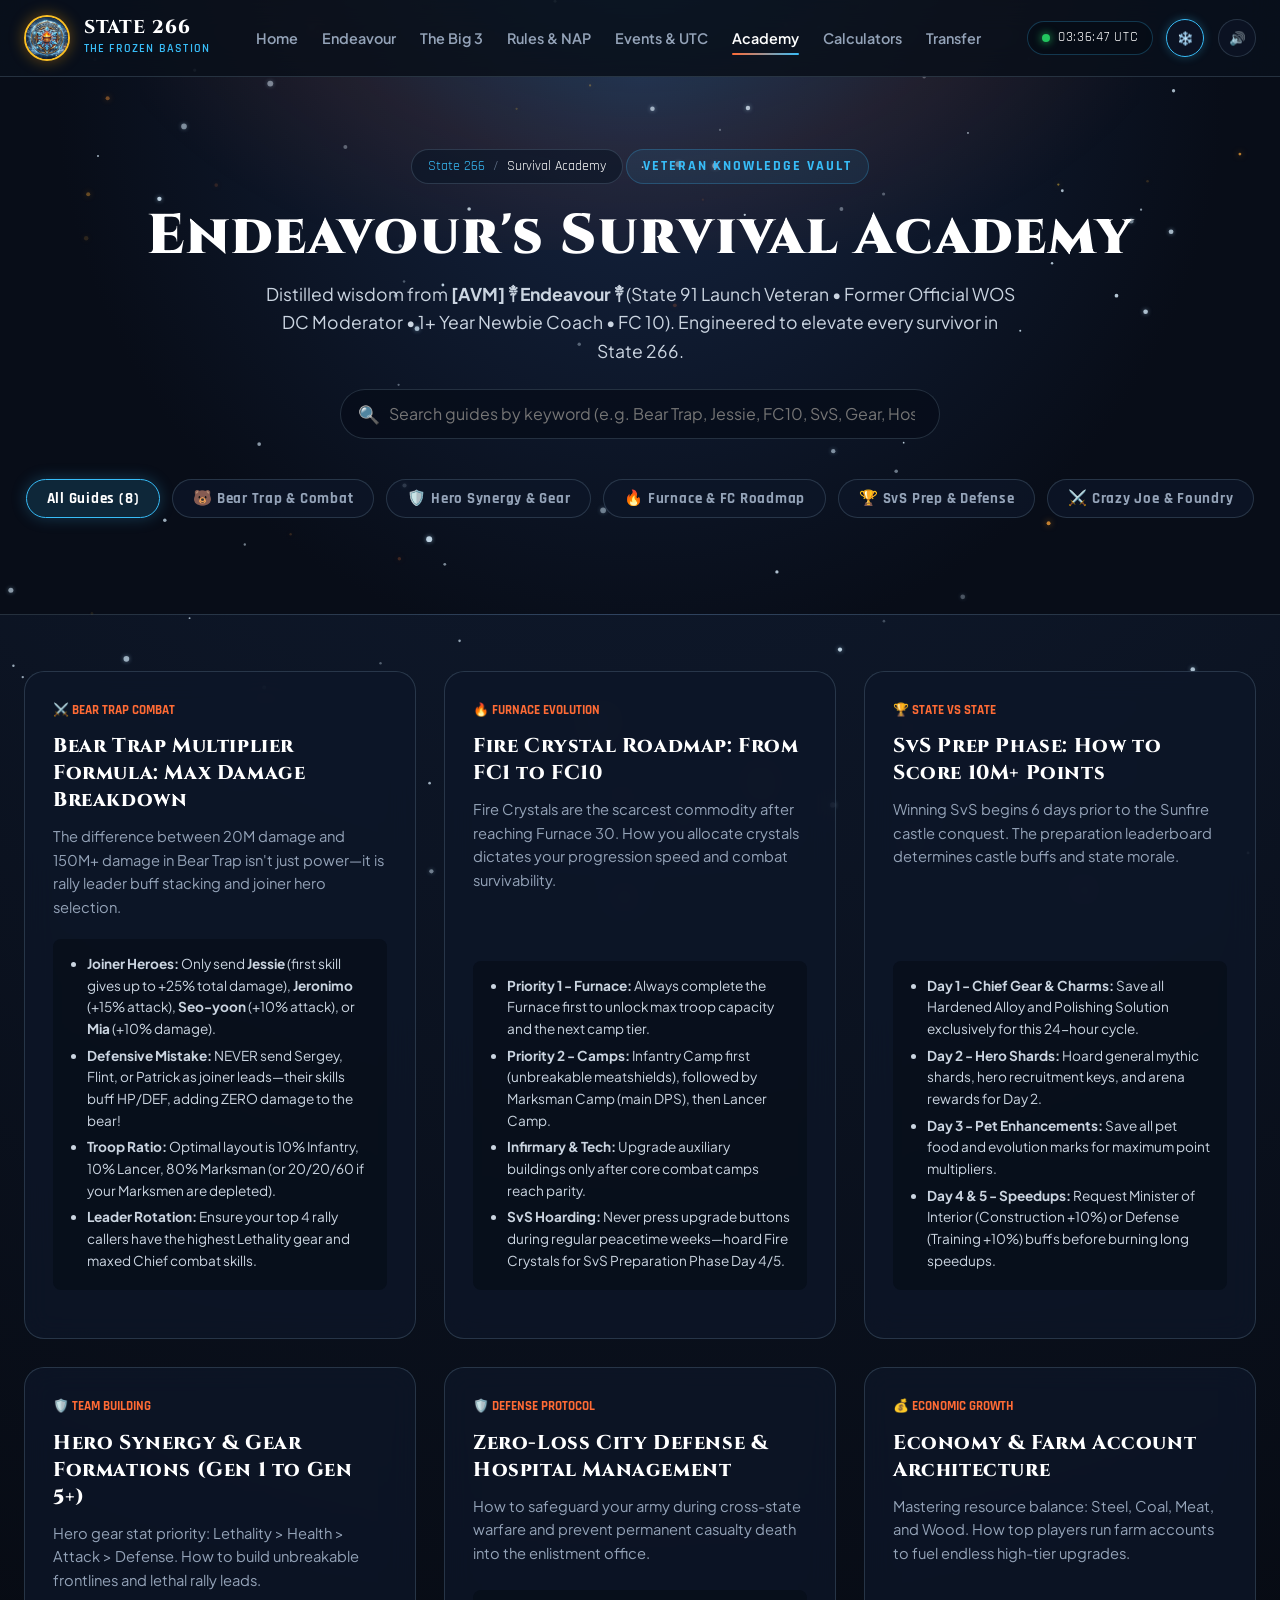
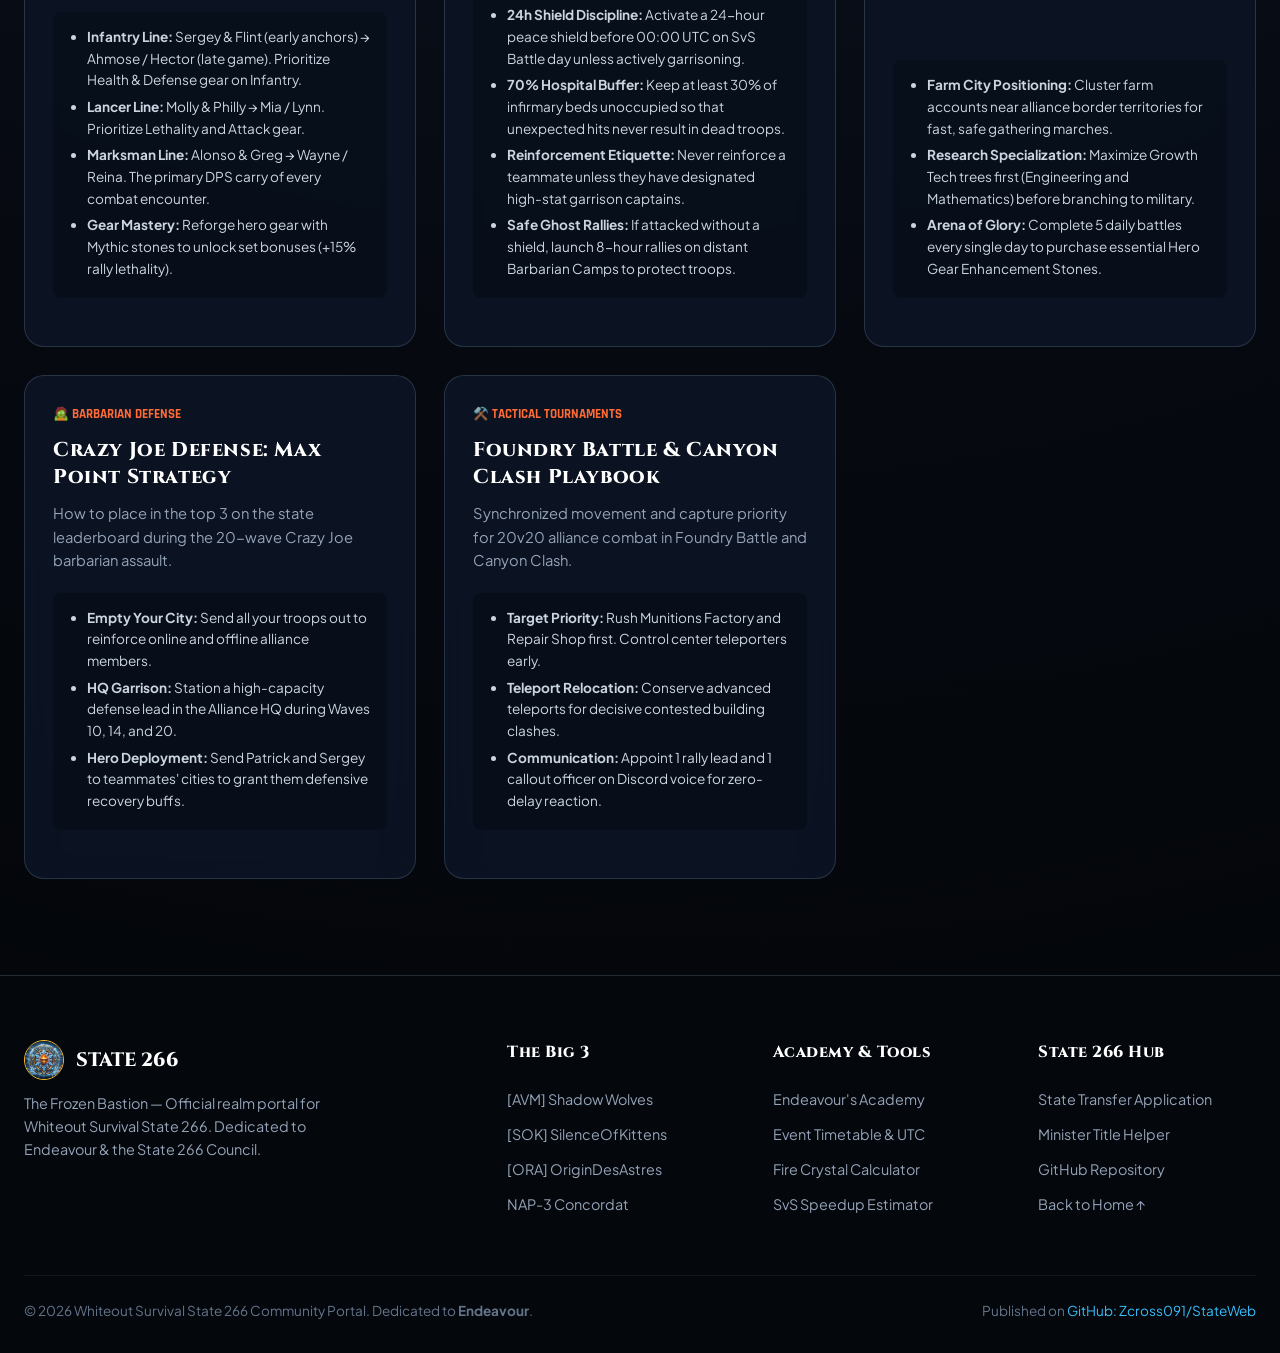
==== academy.html @ 33cb4d23 "feat: split Rules & NAP, Academy, Calculators, and Transfer into dedicated full pages with seamless " ====
<!DOCTYPE html>
<html lang="en">
<head>
  <meta charset="UTF-8">
  <meta name="viewport" content="width=device-width, initial-scale=1.0">
  <title>Endeavour's Survival Academy | State 266 Guides & Strategies</title>
  
  <meta name="description" content="Master Whiteout Survival with Endeavour's veteran guides. Comprehensive strategies for Bear Trap multipliers, Fire Crystal FC1-FC10 roadmap, SvS prep hoarding, and hero gear.">
  <meta name="keywords" content="Whiteout Survival Academy, Endeavour guides, Bear Trap strategy, Fire Crystal roadmap, SvS Prep points, hero formations">
  <meta property="og:title" content="Endeavour's Survival Academy | State 266">
  <meta property="og:description" content="Battle-tested Whiteout Survival guides by former WOS Discord Mod and State 91 veteran Endeavour.">
  <meta property="og:image" content="assets/images/hero_state266.jpg">

  <link rel="icon" type="image/jpeg" href="assets/images/state266_logo.jpg">
  <link rel="stylesheet" href="css/style.css">
</head>
<body>

  <!-- Fullscreen Particle Canvas -->
  <canvas id="snow-canvas"></canvas>
  <div class="top-glow-arc"></div>

  <!-- NAVIGATION -->
  <header class="site-nav">
    <div class="container nav-container">
      <a href="index.html" class="brand-wrap" id="nav-brand">
        <img src="assets/images/state266_logo.jpg" alt="State 266 Crest" class="brand-logo" width="46" height="46">
        <div class="brand-text-block">
          <span class="brand-title">STATE 266</span>
          <span class="brand-subtitle">THE FROZEN BASTION</span>
        </div>
      </a>

      <nav>
        <ul class="nav-links" id="nav-links-menu">
          <li><a href="index.html" class="nav-link">Home</a></li>
          <li><a href="index.html#mentor" class="nav-link">Endeavour</a></li>
          <li><a href="index.html#alliances" class="nav-link">The Big 3</a></li>
          <li><a href="rules.html" class="nav-link">Rules & NAP</a></li>
          <li><a href="index.html#timetable" class="nav-link">Events & UTC</a></li>
          <li><a href="academy.html" class="nav-link active">Academy</a></li>
          <li><a href="calculators.html" class="nav-link">Calculators</a></li>
          <li><a href="transfer.html" class="nav-link">Transfer</a></li>
        </ul>
      </nav>

      <div class="nav-actions">
        <div class="utc-clock-badge" title="Live Server Time">
          <span class="utc-dot"></span>
          <span id="utc-clock-time">00:00:00 UTC</span>
        </div>
        <button class="btn-icon-control active" id="btn-toggle-snow" title="Toggle Snow Particles" aria-label="Toggle snow animation">❄️</button>
        <button class="btn-icon-control" id="btn-toggle-audio" title="Toggle Ambient Audio" aria-label="Toggle audio">🔊</button>
        <button class="mobile-menu-btn" id="mobile-menu-toggle" aria-label="Toggle mobile menu">
          <svg width="24" height="24" viewBox="0 0 24 24" fill="none" stroke="currentColor" stroke-width="2"><path d="M4 6h16M4 12h16M4 18h16"/></svg>
        </button>
      </div>
    </div>
  </header>

  <!-- SUBPAGE HERO -->
  <section class="subpage-hero">
    <div class="container">
      <div class="breadcrumb-nav">
        <a href="index.html">State 266</a>
        <span class="breadcrumb-sep">/</span>
        <span style="color: #ffffff;">Survival Academy</span>
      </div>

      <span class="section-eyebrow" style="margin-bottom: 0.75rem;">Veteran Knowledge Vault</span>
      <h1 class="subpage-title">Endeavour's Survival Academy</h1>
      <p class="subpage-lead">
        Distilled wisdom from <strong>[AVM] ༒ Endeavour ༒</strong> (State 91 Launch Veteran • Former Official WOS DC Moderator • 1+ Year Newbie Coach • FC 10). Engineered to elevate every survivor in State 266.
      </p>

      <!-- Search Bar -->
      <div class="search-bar-wrap">
        <span class="search-icon-inside">🔍</span>
        <input type="text" id="academy-search-input" class="search-input-field" placeholder="Search guides by keyword (e.g. Bear Trap, Jessie, FC10, SvS, Gear, Hospital)...">
      </div>

      <!-- Category Filter Pills -->
      <div class="academy-filter-bar">
        <button class="filter-btn active" data-filter="all">All Guides (8)</button>
        <button class="filter-btn" data-filter="combat">🐻 Bear Trap & Combat</button>
        <button class="filter-btn" data-filter="heroes">🛡️ Hero Synergy & Gear</button>
        <button class="filter-btn" data-filter="furnace">🔥 Furnace & FC Roadmap</button>
        <button class="filter-btn" data-filter="svs">🏆 SvS Prep & Defense</button>
        <button class="filter-btn" data-filter="events">⚔️ Crazy Joe & Foundry</button>
      </div>
    </div>
  </section>

  <!-- GUIDES GRID -->
  <main class="container" style="padding-top: 3.5rem; padding-bottom: 6rem;">
    <div class="guides-grid" id="academy-guides-container">

      <!-- GUIDE 1 -->
      <article class="guide-card" data-category="combat">
        <span class="guide-category-tag">⚔️ Bear Trap Combat</span>
        <h3 class="guide-title">Bear Trap Multiplier Formula: Max Damage Breakdown</h3>
        <p class="guide-excerpt">
          The difference between 20M damage and 150M+ damage in Bear Trap isn't just power—it is rally leader buff stacking and joiner hero selection.
        </p>
        <div class="guide-key-points">
          <ul>
            <li><strong>Joiner Heroes:</strong> Only send <strong>Jessie</strong> (first skill gives up to +25% total damage), <strong>Jeronimo</strong> (+15% attack), <strong>Seo-yoon</strong> (+10% attack), or <strong>Mia</strong> (+10% damage).</li>
            <li><strong>Defensive Mistake:</strong> NEVER send Sergey, Flint, or Patrick as joiner leads—their skills buff HP/DEF, adding ZERO damage to the bear!</li>
            <li><strong>Troop Ratio:</strong> Optimal layout is 10% Infantry, 10% Lancer, 80% Marksman (or 20/20/60 if your Marksmen are depleted).</li>
            <li><strong>Leader Rotation:</strong> Ensure your top 4 rally callers have the highest Lethality gear and maxed Chief combat skills.</li>
          </ul>
        </div>
      </article>

      <!-- GUIDE 2 -->
      <article class="guide-card" data-category="furnace">
        <span class="guide-category-tag">🔥 Furnace Evolution</span>
        <h3 class="guide-title">Fire Crystal Roadmap: From FC1 to FC10</h3>
        <p class="guide-excerpt">
          Fire Crystals are the scarcest commodity after reaching Furnace 30. How you allocate crystals dictates your progression speed and combat survivability.
        </p>
        <div class="guide-key-points">
          <ul>
            <li><strong>Priority 1 - Furnace:</strong> Always complete the Furnace first to unlock max troop capacity and the next camp tier.</li>
            <li><strong>Priority 2 - Camps:</strong> Infantry Camp first (unbreakable meatshields), followed by Marksman Camp (main DPS), then Lancer Camp.</li>
            <li><strong>Infirmary & Tech:</strong> Upgrade auxiliary buildings only after core combat camps reach parity.</li>
            <li><strong>SvS Hoarding:</strong> Never press upgrade buttons during regular peacetime weeks—hoard Fire Crystals for SvS Preparation Phase Day 4/5.</li>
          </ul>
        </div>
      </article>

      <!-- GUIDE 3 -->
      <article class="guide-card" data-category="svs">
        <span class="guide-category-tag">🏆 State vs State</span>
        <h3 class="guide-title">SvS Prep Phase: How to Score 10M+ Points</h3>
        <p class="guide-excerpt">
          Winning SvS begins 6 days prior to the Sunfire castle conquest. The preparation leaderboard determines castle buffs and state morale.
        </p>
        <div class="guide-key-points">
          <ul>
            <li><strong>Day 1 - Chief Gear & Charms:</strong> Save all Hardened Alloy and Polishing Solution exclusively for this 24-hour cycle.</li>
            <li><strong>Day 2 - Hero Shards:</strong> Hoard general mythic shards, hero recruitment keys, and arena rewards for Day 2.</li>
            <li><strong>Day 3 - Pet Enhancements:</strong> Save all pet food and evolution marks for maximum point multipliers.</li>
            <li><strong>Day 4 & 5 - Speedups:</strong> Request Minister of Interior (Construction +10%) or Defense (Training +10%) buffs before burning long speedups.</li>
          </ul>
        </div>
      </article>

      <!-- GUIDE 4 -->
      <article class="guide-card" data-category="heroes">
        <span class="guide-category-tag">🛡️ Team Building</span>
        <h3 class="guide-title">Hero Synergy & Gear Formations (Gen 1 to Gen 5+)</h3>
        <p class="guide-excerpt">
          Hero gear stat priority: Lethality > Health > Attack > Defense. How to build unbreakable frontlines and lethal rally leads.
        </p>
        <div class="guide-key-points">
          <ul>
            <li><strong>Infantry Line:</strong> Sergey & Flint (early anchors) → Ahmose / Hector (late game). Prioritize Health & Defense gear on Infantry.</li>
            <li><strong>Lancer Line:</strong> Molly & Philly → Mia / Lynn. Prioritize Lethality and Attack gear.</li>
            <li><strong>Marksman Line:</strong> Alonso & Greg → Wayne / Reina. The primary DPS carry of every combat encounter.</li>
            <li><strong>Gear Mastery:</strong> Reforge hero gear with Mythic stones to unlock set bonuses (+15% rally lethality).</li>
          </ul>
        </div>
      </article>

      <!-- GUIDE 5 -->
      <article class="guide-card" data-category="svs">
        <span class="guide-category-tag">🛡️ Defense Protocol</span>
        <h3 class="guide-title">Zero-Loss City Defense & Hospital Management</h3>
        <p class="guide-excerpt">
          How to safeguard your army during cross-state warfare and prevent permanent casualty death into the enlistment office.
        </p>
        <div class="guide-key-points">
          <ul>
            <li><strong>24h Shield Discipline:</strong> Activate a 24-hour peace shield before 00:00 UTC on SvS Battle day unless actively garrisoning.</li>
            <li><strong>70% Hospital Buffer:</strong> Keep at least 30% of infirmary beds unoccupied so that unexpected hits never result in dead troops.</li>
            <li><strong>Reinforcement Etiquette:</strong> Never reinforce a teammate unless they have designated high-stat garrison captains.</li>
            <li><strong>Safe Ghost Rallies:</strong> If attacked without a shield, launch 8-hour rallies on distant Barbarian Camps to protect troops.</li>
          </ul>
        </div>
      </article>

      <!-- GUIDE 6 -->
      <article class="guide-card" data-category="furnace">
        <span class="guide-category-tag">💰 Economic Growth</span>
        <h3 class="guide-title">Economy & Farm Account Architecture</h3>
        <p class="guide-excerpt">
          Mastering resource balance: Steel, Coal, Meat, and Wood. How top players run farm accounts to fuel endless high-tier upgrades.
        </p>
        <div class="guide-key-points">
          <ul>
            <li><strong>Farm City Positioning:</strong> Cluster farm accounts near alliance border territories for fast, safe gathering marches.</li>
            <li><strong>Research Specialization:</strong> Maximize Growth Tech trees first (Engineering and Mathematics) before branching to military.</li>
            <li><strong>Arena of Glory:</strong> Complete 5 daily battles every single day to purchase essential Hero Gear Enhancement Stones.</li>
          </ul>
        </div>
      </article>

      <!-- GUIDE 7 -->
      <article class="guide-card" data-category="events">
        <span class="guide-category-tag">🧟 Barbarian Defense</span>
        <h3 class="guide-title">Crazy Joe Defense: Max Point Strategy</h3>
        <p class="guide-excerpt">
          How to place in the top 3 on the state leaderboard during the 20-wave Crazy Joe barbarian assault.
        </p>
        <div class="guide-key-points">
          <ul>
            <li><strong>Empty Your City:</strong> Send all your troops out to reinforce online and offline alliance members.</li>
            <li><strong>HQ Garrison:</strong> Station a high-capacity defense lead in the Alliance HQ during Waves 10, 14, and 20.</li>
            <li><strong>Hero Deployment:</strong> Send Patrick and Sergey to teammates' cities to grant them defensive recovery buffs.</li>
          </ul>
        </div>
      </article>

      <!-- GUIDE 8 -->
      <article class="guide-card" data-category="events">
        <span class="guide-category-tag">⚒️ Tactical Tournaments</span>
        <h3 class="guide-title">Foundry Battle & Canyon Clash Playbook</h3>
        <p class="guide-excerpt">
          Synchronized movement and capture priority for 20v20 alliance combat in Foundry Battle and Canyon Clash.
        </p>
        <div class="guide-key-points">
          <ul>
            <li><strong>Target Priority:</strong> Rush Munitions Factory and Repair Shop first. Control center teleporters early.</li>
            <li><strong>Teleport Relocation:</strong> Conserve advanced teleports for decisive contested building clashes.</li>
            <li><strong>Communication:</strong> Appoint 1 rally lead and 1 callout officer on Discord voice for zero-delay reaction.</li>
          </ul>
        </div>
      </article>

    </div>
  </main>

  <!-- FOOTER -->
  <footer class="site-footer">
    <div class="container">
      <div class="footer-grid">
        <div class="footer-brand">
          <div style="display: flex; align-items: center; gap: 0.75rem;">
            <img src="assets/images/state266_logo.jpg" alt="State 266" style="width: 40px; height: 40px; border-radius: 50%; border: 1px solid var(--gold-bright);">
            <span style="font-family: var(--font-heading); font-size: 1.2rem; font-weight: 800; color: #ffffff;">STATE 266</span>
          </div>
          <p>
            The Frozen Bastion — Official realm portal for Whiteout Survival State 266. Dedicated to Endeavour & the State 266 Council.
          </p>
        </div>

        <div class="footer-col">
          <h5>The Big 3</h5>
          <ul>
            <li><a href="index.html#card-avm">[AVM] Shadow Wolves</a></li>
            <li><a href="index.html#card-sok">[SOK] SilenceOfKittens</a></li>
            <li><a href="index.html#card-ora">[ORA] OriginDesAstres</a></li>
            <li><a href="rules.html">NAP-3 Concordat</a></li>
          </ul>
        </div>

        <div class="footer-col">
          <h5>Academy & Tools</h5>
          <ul>
            <li><a href="academy.html">Endeavour's Academy</a></li>
            <li><a href="index.html#timetable">Event Timetable & UTC</a></li>
            <li><a href="calculators.html">Fire Crystal Calculator</a></li>
            <li><a href="calculators.html">SvS Speedup Estimator</a></li>
          </ul>
        </div>

        <div class="footer-col">
          <h5>State 266 Hub</h5>
          <ul>
            <li><a href="transfer.html">State Transfer Application</a></li>
            <li><a href="rules.html">Minister Title Helper</a></li>
            <li><a href="https://github.com/Zcross091/StateWeb" target="_blank" rel="noopener">GitHub Repository</a></li>
            <li><a href="index.html">Back to Home ↑</a></li>
          </ul>
        </div>
      </div>

      <div class="footer-bottom">
        <div>
          © 2026 Whiteout Survival State 266 Community Portal. Dedicated to <strong>Endeavour</strong>.
        </div>
        <div>
          Published on <a href="https://github.com/Zcross091/StateWeb" target="_blank" rel="noopener" style="color: var(--frost-cyan); text-decoration: none;">GitHub: Zcross091/StateWeb</a>
        </div>
      </div>
    </div>
  </footer>

  <!-- TOAST NOTIFICATION POPUP -->
  <div class="toast-notice" id="toast-notice">
    <span class="toast-icon">✓</span>
    <span class="toast-msg">Copied to clipboard</span>
  </div>

  <script src="js/snow.js"></script>
  <script src="js/app.js"></script>
  <script>
    // Live Search Filter for Academy
    const searchInput = document.getElementById('academy-search-input');
    const cards = document.querySelectorAll('#academy-guides-container .guide-card');

    if (searchInput) {
      searchInput.addEventListener('input', (e) => {
        const query = e.target.value.toLowerCase().trim();
        cards.forEach(card => {
          const text = card.textContent.toLowerCase();
          if (!query || text.includes(query)) {
            card.style.display = 'flex';
          } else {
            card.style.display = 'none';
          }
        });
      });
    }
  </script>
</body>
</html>
---- css/style.css ----
/* ==========================================================================
   Whiteout Survival - State 266 Official Portal Design System
   "Where Endeavour Is" • The Frozen Bastion • AVM • SOK • ORA
   ========================================================================== */

@import url('https://fonts.googleapis.com/css2?family=Cinzel:wght@600;700;800;900&family=Plus+Jakarta+Sans:wght@300;400;500;600;700;800&family=Rajdhani:wght@500;600;700&display=swap');

:root {
  /* Color Palette - Frost, Furnace Embers, and Royal Gold */
  --bg-deep: #060910;
  --bg-card: rgba(14, 23, 40, 0.78);
  --bg-card-hover: rgba(22, 36, 62, 0.88);
  --bg-glass: rgba(10, 18, 32, 0.65);
  --bg-input: rgba(6, 12, 22, 0.85);

  --text-main: #f1f5f9;
  --text-muted: #94a3b8;
  --text-dim: #64748b;
  --text-highlight: #ffffff;

  --frost-cyan: #38bdf8;
  --frost-light: #bae6fd;
  --frost-glow: rgba(56, 189, 248, 0.35);

  --furnace-fire: #ff6b35;
  --furnace-amber: #f59e0b;
  --furnace-glow: rgba(255, 107, 53, 0.45);

  --gold-primary: #f59e0b;
  --gold-bright: #fbbf24;
  --gold-glow: rgba(245, 158, 11, 0.35);

  --border-frost: rgba(186, 230, 253, 0.16);
  --border-frost-hover: rgba(56, 189, 248, 0.45);
  --border-gold: rgba(245, 158, 11, 0.4);

  /* Alliance specific badges */
  --avm-crimson: #e11d48;
  --avm-gold: #fbbf24;
  --sok-blue: #0284c7;
  --sok-cyan: #38bdf8;
  --ora-sapphire: #4f46e5;
  --ora-celestial: #818cf8;

  /* Typography */
  --font-heading: 'Cinzel', serif;
  --font-tactical: 'Rajdhani', sans-serif;
  --font-body: 'Plus Jakarta Sans', -apple-system, BlinkMacSystemFont, sans-serif;

  /* Elevations & Effects */
  --shadow-sm: 0 4px 12px rgba(0, 0, 0, 0.35);
  --shadow-md: 0 8px 24px rgba(0, 0, 0, 0.45);
  --shadow-lg: 0 16px 40px rgba(0, 0, 0, 0.6);
  --shadow-glow-frost: 0 0 25px rgba(56, 189, 248, 0.25);
  --shadow-glow-ember: 0 0 25px rgba(255, 107, 53, 0.25);
  --blur-glass: blur(14px);
  --radius-sm: 8px;
  --radius-md: 14px;
  --radius-lg: 20px;
  --radius-full: 9999px;

  --transition-fast: 0.2s cubic-bezier(0.16, 1, 0.3, 1);
  --transition-smooth: 0.35s cubic-bezier(0.16, 1, 0.3, 1);
}

/* Reset & Box Sizing */
*, *::before, *::after {
  box-sizing: border-box;
  margin: 0;
  padding: 0;
}

html {
  scroll-behavior: smooth;
  font-size: 16px;
  background-color: var(--bg-deep);
}

body {
  font-family: var(--font-body);
  color: var(--text-main);
  background: radial-gradient(circle at 50% 0%, #111d33 0%, #060910 65%, #030508 100%);
  min-height: 100vh;
  line-height: 1.6;
  overflow-x: hidden;
  position: relative;
  -webkit-font-smoothing: antialiased;
}

/* Fullscreen Background Canvas for Particles */
#snow-canvas {
  position: fixed;
  top: 0;
  left: 0;
  width: 100vw;
  height: 100vh;
  pointer-events: none;
  z-index: 1;
}

/* Top Glow Arc */
.top-glow-arc {
  position: absolute;
  top: 0;
  left: 50%;
  transform: translateX(-50%);
  width: 1000px;
  max-width: 95vw;
  height: 250px;
  background: radial-gradient(ellipse at 50% -20%, rgba(56, 189, 248, 0.18), rgba(255, 107, 53, 0.08) 50%, transparent 80%);
  pointer-events: none;
  z-index: 2;
}

/* Container */
.container {
  width: 100%;
  max-width: 1280px;
  margin: 0 auto;
  padding: 0 1.5rem;
  position: relative;
  z-index: 10;
}

/* Typography Helpers */
h1, h2, h3, h4, h5 {
  font-family: var(--font-heading);
  letter-spacing: 0.03em;
  color: var(--text-highlight);
}

.tactical-font {
  font-family: var(--font-tactical);
  letter-spacing: 0.05em;
  text-transform: uppercase;
}

/* Section Header Component */
.section-header {
  text-align: center;
  margin-bottom: 3rem;
  position: relative;
}

.section-eyebrow {
  display: inline-flex;
  align-items: center;
  gap: 0.5rem;
  font-family: var(--font-tactical);
  font-size: 0.85rem;
  font-weight: 700;
  letter-spacing: 0.15em;
  text-transform: uppercase;
  color: var(--frost-cyan);
  background: rgba(56, 189, 248, 0.08);
  border: 1px solid rgba(56, 189, 248, 0.25);
  padding: 0.35rem 1rem;
  border-radius: var(--radius-full);
  margin-bottom: 1rem;
}

.section-title {
  font-size: clamp(1.8rem, 3.5vw, 2.75rem);
  font-weight: 800;
  margin-bottom: 0.75rem;
  background: linear-gradient(180deg, #ffffff 30%, #cbd5e1 100%);
  -webkit-background-clip: text;
  -webkit-text-fill-color: transparent;
}

.section-subtitle {
  color: var(--text-muted);
  max-width: 680px;
  margin: 0 auto;
  font-size: 1.05rem;
}

/* ==========================================================================
   NAVIGATION BAR
   ========================================================================== */
.site-nav {
  position: sticky;
  top: 0;
  width: 100%;
  z-index: 100;
  background: rgba(8, 14, 24, 0.8);
  backdrop-filter: var(--blur-glass);
  -webkit-backdrop-filter: var(--blur-glass);
  border-bottom: 1px solid var(--border-frost);
  transition: all var(--transition-fast);
}

.nav-container {
  display: flex;
  align-items: center;
  justify-content: space-between;
  height: 76px;
}

.brand-wrap {
  display: flex;
  align-items: center;
  gap: 0.85rem;
  text-decoration: none;
}

.brand-logo {
  width: 46px;
  height: 46px;
  border-radius: 50%;
  object-fit: cover;
  border: 2px solid var(--gold-bright);
  box-shadow: 0 0 15px rgba(245, 158, 11, 0.4);
}

.brand-text-block {
  display: flex;
  flex-direction: column;
}

.brand-title {
  font-family: var(--font-heading);
  font-size: 1.15rem;
  font-weight: 800;
  color: #ffffff;
  line-height: 1.1;
  letter-spacing: 0.05em;
}

.brand-subtitle {
  font-family: var(--font-tactical);
  font-size: 0.75rem;
  font-weight: 600;
  color: var(--frost-cyan);
  letter-spacing: 0.1em;
}

.nav-links {
  display: flex;
  align-items: center;
  gap: 1.5rem;
  list-style: none;
}

.nav-link {
  color: var(--text-muted);
  text-decoration: none;
  font-weight: 600;
  font-size: 0.9rem;
  transition: color var(--transition-fast);
  position: relative;
  padding: 0.5rem 0;
}

.nav-link:hover, .nav-link.active {
  color: #ffffff;
}

.nav-link::after {
  content: '';
  position: absolute;
  bottom: 0;
  left: 0;
  width: 0;
  height: 2px;
  background: linear-gradient(90deg, var(--furnace-fire), var(--frost-cyan));
  transition: width var(--transition-fast);
  border-radius: 2px;
}

.nav-link:hover::after, .nav-link.active::after {
  width: 100%;
}

.nav-actions {
  display: flex;
  align-items: center;
  gap: 0.85rem;
}

/* UTC Pill Widget */
.utc-clock-badge {
  display: flex;
  align-items: center;
  gap: 0.5rem;
  background: rgba(6, 12, 22, 0.7);
  border: 1px solid rgba(56, 189, 248, 0.25);
  border-radius: var(--radius-full);
  padding: 0.35rem 0.85rem;
  font-family: var(--font-tactical);
  font-size: 0.85rem;
  color: var(--text-highlight);
  letter-spacing: 0.05em;
}

.utc-dot {
  width: 8px;
  height: 8px;
  border-radius: 50%;
  background: #22c55e;
  box-shadow: 0 0 8px #22c55e;
  animation: pulse-dot 2s infinite ease-in-out;
}

@keyframes pulse-dot {
  0%, 100% { opacity: 1; transform: scale(1); }
  50% { opacity: 0.4; transform: scale(0.85); }
}

.btn-icon-control {
  background: rgba(14, 23, 40, 0.6);
  border: 1px solid var(--border-frost);
  color: var(--text-muted);
  width: 38px;
  height: 38px;
  border-radius: 50%;
  display: inline-flex;
  align-items: center;
  justify-content: center;
  cursor: pointer;
  transition: all var(--transition-fast);
}

.btn-icon-control:hover {
  color: #ffffff;
  border-color: var(--frost-cyan);
  background: rgba(56, 189, 248, 0.12);
}

.btn-icon-control.active {
  color: var(--frost-cyan);
  border-color: var(--frost-cyan);
  box-shadow: 0 0 10px rgba(56, 189, 248, 0.3);
}

.mobile-menu-btn {
  display: none;
  background: transparent;
  border: none;
  color: var(--text-main);
  cursor: pointer;
  padding: 0.5rem;
}

/* ==========================================================================
   HERO SECTION
   ========================================================================== */
.hero-section {
  position: relative;
  min-height: 90vh;
  display: flex;
  align-items: center;
  padding: 5rem 0 4rem;
  background-size: cover;
  background-position: center top;
  background-repeat: no-repeat;
  overflow: hidden;
}

.hero-overlay {
  position: absolute;
  inset: 0;
  background: linear-gradient(180deg, 
    rgba(6, 9, 16, 0.72) 0%, 
    rgba(6, 9, 16, 0.85) 60%, 
    rgba(6, 9, 16, 0.98) 100%
  );
  backdrop-filter: blur(2px);
  z-index: 2;
}

.hero-content {
  position: relative;
  z-index: 5;
  display: flex;
  flex-direction: column;
  align-items: center;
  text-align: center;
  max-width: 960px;
  margin: 0 auto;
}

.state-crest-badge {
  display: inline-flex;
  align-items: center;
  gap: 0.75rem;
  background: rgba(14, 23, 40, 0.85);
  border: 1px solid var(--border-gold);
  border-radius: var(--radius-full);
  padding: 0.4rem 1.2rem;
  margin-bottom: 1.5rem;
  box-shadow: 0 4px 20px rgba(0, 0, 0, 0.5);
  animation: float-gentle 4s ease-in-out infinite;
}

@keyframes float-gentle {
  0%, 100% { transform: translateY(0); }
  50% { transform: translateY(-6px); }
}

.crest-icon-mini {
  width: 26px;
  height: 26px;
  border-radius: 50%;
  object-fit: cover;
}

.crest-text {
  font-family: var(--font-tactical);
  font-weight: 700;
  font-size: 0.95rem;
  letter-spacing: 0.12em;
  color: var(--gold-bright);
}

.hero-title {
  font-size: clamp(2.5rem, 6vw, 4.5rem);
  font-weight: 900;
  line-height: 1.08;
  margin-bottom: 1.25rem;
  text-shadow: 0 4px 30px rgba(0, 0, 0, 0.8);
}

.hero-title .state-number {
  background: linear-gradient(135deg, #ffd700 0%, #ff8c00 50%, #ff4500 100%);
  -webkit-background-clip: text;
  -webkit-text-fill-color: transparent;
  filter: drop-shadow(0 0 20px rgba(255, 140, 0, 0.5));
}

.hero-lead {
  font-size: clamp(1.1rem, 2vw, 1.35rem);
  color: #e2e8f0;
  max-width: 780px;
  margin-bottom: 2.25rem;
  font-weight: 400;
  text-shadow: 0 2px 10px rgba(0, 0, 0, 0.7);
}

.hero-lead strong {
  color: var(--frost-light);
}

.hero-cta-group {
  display: flex;
  flex-wrap: wrap;
  gap: 1rem;
  justify-content: center;
  margin-bottom: 3.5rem;
}

/* Button System */
.btn {
  display: inline-flex;
  align-items: center;
  gap: 0.65rem;
  font-family: var(--font-tactical);
  font-size: 1rem;
  font-weight: 700;
  letter-spacing: 0.08em;
  text-transform: uppercase;
  text-decoration: none;
  padding: 0.85rem 1.85rem;
  border-radius: var(--radius-md);
  cursor: pointer;
  transition: all var(--transition-fast);
  border: 1px solid transparent;
  position: relative;
  overflow: hidden;
}

.btn-primary {
  background: linear-gradient(135deg, #ff6b35 0%, #ea580c 100%);
  color: #ffffff;
  box-shadow: 0 6px 20px rgba(234, 88, 12, 0.4);
}

.btn-primary:hover {
  background: linear-gradient(135deg, #ff7e4f 0%, #f97316 100%);
  transform: translateY(-2px);
  box-shadow: 0 10px 28px rgba(234, 88, 12, 0.55);
}

.btn-secondary {
  background: rgba(14, 23, 40, 0.85);
  color: var(--frost-light);
  border-color: var(--border-frost);
  backdrop-filter: var(--blur-glass);
}

.btn-secondary:hover {
  background: rgba(22, 36, 62, 0.95);
  border-color: var(--frost-cyan);
  color: #ffffff;
  transform: translateY(-2px);
  box-shadow: var(--shadow-glow-frost);
}

.btn-gold {
  background: linear-gradient(135deg, #d97706 0%, #b45309 100%);
  color: #ffffff;
  border-color: var(--gold-bright);
}

.btn-gold:hover {
  background: linear-gradient(135deg, #f59e0b 0%, #d97706 100%);
  transform: translateY(-2px);
  box-shadow: 0 8px 24px rgba(245, 158, 11, 0.45);
}

.btn-sm {
  padding: 0.5rem 1rem;
  font-size: 0.85rem;
  border-radius: var(--radius-sm);
}

/* Hero Stats Ticker */
.hero-stats-grid {
  display: grid;
  grid-template-columns: repeat(4, 1fr);
  gap: 1.25rem;
  width: 100%;
}

.stat-card {
  background: var(--bg-card);
  backdrop-filter: var(--blur-glass);
  border: 1px solid var(--border-frost);
  border-radius: var(--radius-md);
  padding: 1.25rem 1rem;
  text-align: center;
  transition: transform var(--transition-fast), border-color var(--transition-fast);
}

.stat-card:hover {
  transform: translateY(-3px);
  border-color: var(--frost-cyan);
}

.stat-val {
  font-family: var(--font-tactical);
  font-size: clamp(1.4rem, 2.5vw, 2.1rem);
  font-weight: 800;
  color: #ffffff;
  line-height: 1.1;
  margin-bottom: 0.25rem;
}

.stat-val.gold {
  color: var(--gold-bright);
  text-shadow: 0 0 12px rgba(245, 158, 11, 0.35);
}

.stat-label {
  font-size: 0.8rem;
  color: var(--text-muted);
  text-transform: uppercase;
  letter-spacing: 0.05em;
  font-weight: 600;
}

/* ==========================================================================
   ENDEAVOUR MENTOR CHRONICLE SECTION
   ========================================================================== */
.mentor-section {
  padding: 6rem 0;
  position: relative;
}

.mentor-card {
  display: grid;
  grid-template-columns: 360px 1fr;
  gap: 2.5rem;
  background: linear-gradient(135deg, rgba(14, 23, 40, 0.92) 0%, rgba(9, 15, 26, 0.92) 100%);
  border: 1px solid rgba(245, 158, 11, 0.35);
  border-radius: var(--radius-lg);
  padding: 2.5rem;
  box-shadow: 0 20px 50px rgba(0, 0, 0, 0.5);
  position: relative;
  overflow: hidden;
}

.mentor-card::before {
  content: '';
  position: absolute;
  top: 0;
  left: 0;
  width: 100%;
  height: 4px;
  background: linear-gradient(90deg, var(--furnace-fire), var(--gold-bright), var(--frost-cyan));
}

.mentor-visual {
  position: relative;
  display: flex;
  flex-direction: column;
  align-items: center;
}

.mentor-avatar-frame {
  position: relative;
  width: 100%;
  max-width: 320px;
  aspect-ratio: 1;
  border-radius: var(--radius-lg);
  overflow: hidden;
  border: 2px solid var(--gold-bright);
  box-shadow: 0 10px 30px rgba(0, 0, 0, 0.6), 0 0 20px rgba(245, 158, 11, 0.25);
}

.mentor-avatar-img {
  width: 100%;
  height: 100%;
  object-fit: cover;
  transition: transform var(--transition-smooth);
}

.mentor-avatar-frame:hover .mentor-avatar-img {
  transform: scale(1.04);
}

.mentor-badge-ribbon {
  position: absolute;
  bottom: 12px;
  left: 50%;
  transform: translateX(-50%);
  background: rgba(10, 16, 28, 0.92);
  border: 1px solid var(--gold-bright);
  border-radius: var(--radius-full);
  padding: 0.35rem 1rem;
  display: flex;
  align-items: center;
  gap: 0.4rem;
  white-space: nowrap;
  font-family: var(--font-tactical);
  font-size: 0.85rem;
  font-weight: 700;
  color: var(--gold-bright);
  box-shadow: 0 4px 15px rgba(0, 0, 0, 0.6);
}

.mentor-details {
  display: flex;
  flex-direction: column;
  justify-content: center;
}

.mentor-credentials {
  display: flex;
  flex-wrap: wrap;
  gap: 0.5rem;
  margin-bottom: 1rem;
}

.tag-credential {
  display: inline-flex;
  align-items: center;
  gap: 0.35rem;
  background: rgba(56, 189, 248, 0.1);
  border: 1px solid rgba(56, 189, 248, 0.25);
  color: var(--frost-cyan);
  font-size: 0.8rem;
  font-weight: 600;
  padding: 0.25rem 0.75rem;
  border-radius: var(--radius-full);
}

.tag-credential.mod {
  background: rgba(168, 85, 247, 0.12);
  border-color: rgba(168, 85, 247, 0.35);
  color: #c084fc;
}

.tag-credential.veteran {
  background: rgba(245, 158, 11, 0.12);
  border-color: rgba(245, 158, 11, 0.35);
  color: var(--gold-bright);
}

.mentor-name {
  font-size: clamp(2rem, 3.5vw, 2.75rem);
  font-weight: 900;
  margin-bottom: 0.35rem;
}

.mentor-role-title {
  font-family: var(--font-tactical);
  font-size: 1.1rem;
  color: var(--gold-bright);
  margin-bottom: 1.25rem;
  font-weight: 700;
  letter-spacing: 0.05em;
}

.mentor-quote {
  font-size: 1.05rem;
  color: #cbd5e1;
  line-height: 1.7;
  margin-bottom: 1.5rem;
  position: relative;
  padding-left: 1.25rem;
  border-left: 3px solid var(--furnace-fire);
}

.mentor-highlights-grid {
  display: grid;
  grid-template-columns: repeat(3, 1fr);
  gap: 1rem;
  margin-bottom: 1.75rem;
}

.mentor-highlight-box {
  background: rgba(8, 14, 24, 0.6);
  border: 1px solid rgba(255, 255, 255, 0.08);
  border-radius: var(--radius-sm);
  padding: 0.85rem;
}

.mentor-highlight-box h5 {
  font-size: 0.85rem;
  color: var(--frost-light);
  margin-bottom: 0.2rem;
}

.mentor-highlight-box p {
  font-size: 0.8rem;
  color: var(--text-muted);
}

/* ==========================================================================
   AUTHENTIC IN-GAME PLAYER PROFILE CARD REPLICA
   ========================================================================== */
.profile-card-replica {
  background: linear-gradient(135deg, #1c264a 0%, #111a33 100%);
  border: 2px solid #364875;
  border-radius: 18px;
  padding: 1.25rem;
  box-shadow: 0 16px 36px rgba(0, 0, 0, 0.65), inset 0 1px 0 rgba(255, 255, 255, 0.12);
  display: grid;
  grid-template-columns: 130px 1fr;
  gap: 1.25rem;
  align-items: center;
  position: relative;
  margin-bottom: 1.5rem;
}

.replica-avatar-col {
  display: flex;
  flex-direction: column;
  align-items: center;
  position: relative;
}

.replica-frame-wrap {
  position: relative;
  width: 104px;
  height: 104px;
}

.replica-avatar-img {
  width: 100%;
  height: 100%;
  border-radius: 14px;
  object-fit: cover;
  border: 2px solid #8b5cf6;
  box-shadow: 0 0 15px rgba(139, 92, 246, 0.5);
}

.replica-frame-decor {
  position: absolute;
  top: -8px;
  left: -8px;
  right: -8px;
  bottom: -8px;
  border: 2px solid #f97316;
  border-radius: 18px;
  pointer-events: none;
  box-shadow: 0 0 10px rgba(249, 115, 22, 0.4);
}

.decor-pumpkin {
  position: absolute;
  bottom: -8px;
  right: -8px;
  font-size: 1.35rem;
  filter: drop-shadow(0 2px 6px rgba(0, 0, 0, 0.8));
}

.decor-pot {
  position: absolute;
  top: -8px;
  left: -8px;
  font-size: 1.15rem;
  filter: drop-shadow(0 2px 6px rgba(0, 0, 0, 0.8));
}

.decor-broom {
  position: absolute;
  top: -6px;
  right: -6px;
  font-size: 1.15rem;
}

.replica-title-badge {
  background: linear-gradient(180deg, #1e3a6a 0%, #0d1e3a 100%);
  border: 1px solid #38bdf8;
  color: #fbbf24;
  border-radius: var(--radius-full);
  font-family: var(--font-tactical);
  font-size: 0.82rem;
  font-weight: 700;
  padding: 0.2rem 0.75rem;
  display: inline-flex;
  align-items: center;
  gap: 0.35rem;
  margin-top: 0.65rem;
  box-shadow: 0 2px 8px rgba(0, 0, 0, 0.4);
}

.replica-stamina-bar {
  background: #16a34a;
  border: 1px solid #22c55e;
  border-radius: var(--radius-full);
  color: #ffffff;
  font-family: var(--font-tactical);
  font-size: 0.78rem;
  font-weight: 700;
  padding: 0.15rem 0.6rem;
  margin-top: 0.45rem;
  display: flex;
  align-items: center;
  gap: 0.3rem;
}

.replica-info-col {
  display: flex;
  flex-direction: column;
}

.replica-name-bar {
  background: rgba(14, 25, 48, 0.7);
  border: 1px solid rgba(255, 255, 255, 0.12);
  border-radius: var(--radius-sm);
  padding: 0.4rem 0.75rem;
  display: flex;
  justify-content: space-between;
  align-items: center;
  margin-bottom: 0.5rem;
}

.replica-player-name {
  font-family: var(--font-heading);
  font-size: 1.15rem;
  font-weight: 800;
  color: #ffffff;
  letter-spacing: 0.05em;
}

.replica-id-row {
  display: flex;
  align-items: center;
  gap: 0.5rem;
  font-family: var(--font-tactical);
  font-size: 0.95rem;
  color: #cbd5e1;
  margin-bottom: 0.5rem;
}

.btn-mini-copy {
  background: transparent;
  border: none;
  color: #38bdf8;
  cursor: pointer;
  font-size: 1rem;
  padding: 0 0.25rem;
  transition: transform 0.15s;
}

.btn-mini-copy:hover {
  transform: scale(1.2);
}

.replica-stats-grid {
  display: grid;
  grid-template-columns: 1fr 1fr;
  gap: 0.35rem 1rem;
  font-size: 0.88rem;
}

.replica-stat-item {
  display: flex;
  align-items: center;
  gap: 0.4rem;
  color: #e2e8f0;
}

.replica-stat-val {
  font-weight: 800;
  font-family: var(--font-tactical);
  font-size: 1rem;
}

.replica-furnace-badge {
  position: absolute;
  top: 1.25rem;
  right: 1.25rem;
  background: linear-gradient(135deg, #b91c1c 0%, #7f1d1d 100%);
  border: 2px solid #ef4444;
  border-radius: 8px;
  padding: 0.3rem 0.6rem;
  display: flex;
  align-items: center;
  gap: 0.4rem;
  color: #ffffff;
  font-family: var(--font-tactical);
  font-weight: 800;
  font-size: 0.95rem;
  box-shadow: 0 0 12px rgba(239, 68, 68, 0.4);
}

.replica-initial-state-pill {
  position: absolute;
  bottom: 0.85rem;
  right: 1.25rem;
  background: rgba(14, 25, 48, 0.85);
  border: 1px solid rgba(56, 189, 248, 0.3);
  color: #93c5fd;
  border-radius: var(--radius-full);
  font-size: 0.75rem;
  font-family: var(--font-tactical);
  padding: 0.15rem 0.65rem;
  display: flex;
  align-items: center;
  gap: 0.35rem;
}

/* ==========================================================================
   THE BIG 3 ALLIANCES SECTION (AVM, SOK, ORA)
   ========================================================================== */
.alliances-section {
  padding: 6rem 0;
  position: relative;
}

.alliance-cards-grid {
  display: grid;
  grid-template-columns: repeat(3, 1fr);
  gap: 1.75rem;
  margin-bottom: 3.5rem;
}

/* Alliance Card mimicking In-game Modal */
.alliance-card {
  background: var(--bg-card);
  backdrop-filter: var(--blur-glass);
  border-radius: var(--radius-lg);
  border: 1px solid var(--border-frost);
  overflow: hidden;
  transition: all var(--transition-smooth);
  display: flex;
  flex-direction: column;
  position: relative;
  box-shadow: var(--shadow-md);
}

.alliance-card:hover {
  transform: translateY(-8px);
  box-shadow: var(--shadow-lg);
}

.alliance-card.avm {
  border-color: rgba(225, 29, 72, 0.35);
}
.alliance-card.avm:hover {
  border-color: var(--avm-crimson);
  box-shadow: 0 16px 40px rgba(225, 29, 72, 0.25);
}

.alliance-card.sok {
  border-color: rgba(2, 132, 199, 0.35);
}
.alliance-card.sok:hover {
  border-color: var(--frost-cyan);
  box-shadow: 0 16px 40px rgba(56, 189, 248, 0.25);
}

.alliance-card.ora {
  border-color: rgba(99, 102, 241, 0.35);
}
.alliance-card.ora:hover {
  border-color: var(--ora-celestial);
  box-shadow: 0 16px 40px rgba(99, 102, 241, 0.25);
}

/* Alliance Card Header */
.card-crest-banner {
  height: 200px;
  position: relative;
  overflow: hidden;
  display: flex;
  align-items: center;
  justify-content: center;
  background: radial-gradient(circle at 50% 50%, #17253d 0%, #0a1120 100%);
}

.alliance-card.avm .card-crest-banner {
  background: radial-gradient(circle at 50% 50%, #3b111a 0%, #15080c 100%);
}

.alliance-card.sok .card-crest-banner {
  background: radial-gradient(circle at 50% 50%, #0d2847 0%, #051324 100%);
}

.alliance-card.ora .card-crest-banner {
  background: radial-gradient(circle at 50% 50%, #1c1a47 0%, #09091f 100%);
}

.crest-banner-img {
  width: 140px;
  height: 140px;
  object-fit: contain;
  transition: transform var(--transition-smooth);
  filter: drop-shadow(0 8px 16px rgba(0, 0, 0, 0.7));
}

.alliance-card:hover .crest-banner-img {
  transform: scale(1.08);
}

.rank-badge-overlay {
  position: absolute;
  top: 14px;
  right: 14px;
  background: rgba(8, 14, 24, 0.85);
  border: 1px solid var(--gold-bright);
  border-radius: var(--radius-full);
  padding: 0.3rem 0.85rem;
  font-family: var(--font-tactical);
  font-size: 0.85rem;
  font-weight: 800;
  color: var(--gold-bright);
  display: flex;
  align-items: center;
  gap: 0.3rem;
  box-shadow: 0 4px 12px rgba(0, 0, 0, 0.5);
}

.level-badge-overlay {
  position: absolute;
  top: 14px;
  left: 14px;
  background: rgba(16, 185, 129, 0.2);
  border: 1px solid #10b981;
  color: #34d399;
  border-radius: var(--radius-full);
  padding: 0.25rem 0.75rem;
  font-family: var(--font-tactical);
  font-weight: 700;
  font-size: 0.8rem;
  letter-spacing: 0.05em;
}

/* Card Body */
.card-content {
  padding: 1.5rem;
  display: flex;
  flex-direction: column;
  flex-grow: 1;
}

.alliance-name-title {
  font-size: 1.25rem;
  font-weight: 800;
  margin-bottom: 0.25rem;
  line-height: 1.3;
}

.alliance-tagline {
  font-size: 0.85rem;
  color: var(--text-muted);
  margin-bottom: 1.25rem;
}

/* In-game stat list */
.ingame-stats-list {
  background: rgba(6, 11, 20, 0.6);
  border: 1px solid rgba(255, 255, 255, 0.06);
  border-radius: var(--radius-md);
  padding: 1rem;
  margin-bottom: 1.25rem;
}

.ingame-stat-row {
  display: flex;
  justify-content: space-between;
  align-items: center;
  padding: 0.4rem 0;
  font-size: 0.88rem;
  border-bottom: 1px solid rgba(255, 255, 255, 0.04);
}

.ingame-stat-row:last-child {
  border-bottom: none;
}

.stat-label-with-icon {
  display: flex;
  align-items: center;
  gap: 0.5rem;
  color: var(--text-muted);
}

.stat-value-bold {
  font-weight: 700;
  color: #ffffff;
  font-family: var(--font-tactical);
  font-size: 0.95rem;
}

.stat-value-bold.power {
  color: var(--gold-bright);
}

/* In-game Notice Box */
.ingame-notice-box {
  background: rgba(14, 28, 48, 0.65);
  border: 1px solid rgba(56, 189, 248, 0.2);
  border-radius: var(--radius-sm);
  padding: 0.85rem;
  margin-bottom: 1.25rem;
  font-size: 0.85rem;
  color: #cbd5e1;
  line-height: 1.5;
  font-style: italic;
  position: relative;
}

.alliance-card.avm .ingame-notice-box {
  border-color: rgba(225, 29, 72, 0.25);
  background: rgba(30, 12, 18, 0.5);
}

.whitelist-notice {
  color: #4ade80;
  font-size: 0.78rem;
  font-weight: 600;
  margin-top: 0.4rem;
  display: flex;
  align-items: center;
  gap: 0.35rem;
}

.card-actions {
  margin-top: auto;
  display: flex;
  gap: 0.75rem;
}

.card-actions .btn {
  flex: 1;
  justify-content: center;
}

/* Comparison Power Matrix */
.matrix-container {
  background: var(--bg-card);
  backdrop-filter: var(--blur-glass);
  border: 1px solid var(--border-frost);
  border-radius: var(--radius-lg);
  padding: 2rem;
  margin-top: 2rem;
}

.matrix-header {
  display: flex;
  justify-content: space-between;
  align-items: center;
  margin-bottom: 1.5rem;
  flex-wrap: wrap;
  gap: 1rem;
}

.matrix-bar-item {
  margin-bottom: 1.25rem;
}

.matrix-bar-item:last-child {
  margin-bottom: 0;
}

.matrix-bar-info {
  display: flex;
  justify-content: space-between;
  font-size: 0.9rem;
  margin-bottom: 0.4rem;
  font-weight: 600;
}

.progress-track {
  height: 12px;
  background: rgba(6, 12, 22, 0.8);
  border-radius: var(--radius-full);
  overflow: hidden;
  position: relative;
  border: 1px solid rgba(255, 255, 255, 0.08);
}

.progress-fill {
  height: 100%;
  border-radius: var(--radius-full);
  position: relative;
  transition: width 1.2s cubic-bezier(0.16, 1, 0.3, 1);
}

.progress-fill.avm-bar {
  background: linear-gradient(90deg, #be123c, #f43f5e);
  box-shadow: 0 0 10px rgba(244, 63, 94, 0.5);
}

.progress-fill.sok-bar {
  background: linear-gradient(90deg, #0284c7, #38bdf8);
  box-shadow: 0 0 10px rgba(56, 189, 248, 0.5);
}

.progress-fill.ora-bar {
  background: linear-gradient(90deg, #4338ca, #818cf8);
  box-shadow: 0 0 10px rgba(129, 140, 248, 0.5);
}

/* ==========================================================================
   STATE CONCORDAT & NAP RULES
   ========================================================================== */
.concordat-section {
  padding: 6rem 0;
  position: relative;
  background: radial-gradient(circle at 50% 50%, rgba(13, 24, 43, 0.6) 0%, transparent 80%);
}

.rules-grid {
  display: grid;
  grid-template-columns: repeat(2, 1fr);
  gap: 1.5rem;
  margin-bottom: 3rem;
}

.rule-box {
  background: var(--bg-card);
  backdrop-filter: var(--blur-glass);
  border: 1px solid var(--border-frost);
  border-radius: var(--radius-md);
  padding: 1.75rem;
  transition: border-color var(--transition-fast);
}

.rule-box:hover {
  border-color: var(--frost-cyan);
}

.rule-header {
  display: flex;
  align-items: center;
  gap: 0.85rem;
  margin-bottom: 0.85rem;
}

.rule-icon-pill {
  width: 44px;
  height: 44px;
  border-radius: var(--radius-sm);
  background: rgba(56, 189, 248, 0.12);
  border: 1px solid rgba(56, 189, 248, 0.3);
  display: flex;
  align-items: center;
  justify-content: center;
  font-size: 1.3rem;
  color: var(--frost-cyan);
}

.rule-title {
  font-size: 1.2rem;
  font-weight: 700;
}

.rule-body {
  color: var(--text-muted);
  font-size: 0.95rem;
  line-height: 1.6;
}

.rule-body ul {
  margin-left: 1.25rem;
  margin-top: 0.5rem;
}

.rule-body li {
  margin-bottom: 0.35rem;
}

/* Minister Title Request Widget */
.title-helper-card {
  background: linear-gradient(135deg, rgba(14, 23, 40, 0.9) 0%, rgba(9, 15, 26, 0.9) 100%);
  border: 1px solid var(--border-gold);
  border-radius: var(--radius-lg);
  padding: 2rem;
  display: grid;
  grid-template-columns: 1fr 1fr;
  gap: 2rem;
  align-items: center;
}

.title-helper-info h4 {
  font-size: 1.35rem;
  color: var(--gold-bright);
  margin-bottom: 0.5rem;
}

.title-helper-info p {
  color: var(--text-muted);
  font-size: 0.95rem;
}

.title-generator-controls {
  display: flex;
  flex-direction: column;
  gap: 0.85rem;
}

.input-field {
  width: 100%;
  background: var(--bg-input);
  border: 1px solid var(--border-frost);
  border-radius: var(--radius-sm);
  padding: 0.75rem 1rem;
  color: #ffffff;
  font-family: var(--font-body);
  font-size: 0.95rem;
  outline: none;
  transition: border-color var(--transition-fast);
}

.input-field:focus {
  border-color: var(--frost-cyan);
  box-shadow: 0 0 10px rgba(56, 189, 248, 0.2);
}

/* ==========================================================================
   EVENT TIMETABLE & UTC SCHEDULER
   ========================================================================== */
.timetable-section {
  padding: 6rem 0;
  position: relative;
}

.timezone-toolbar {
  display: flex;
  justify-content: space-between;
  align-items: center;
  background: var(--bg-card);
  border: 1px solid var(--border-frost);
  border-radius: var(--radius-md);
  padding: 1.25rem 1.5rem;
  margin-bottom: 2rem;
  flex-wrap: wrap;
  gap: 1rem;
}

.active-time-display {
  display: flex;
  align-items: center;
  gap: 1.25rem;
}

.time-clock-hero {
  font-family: var(--font-tactical);
  font-size: 2.2rem;
  font-weight: 800;
  color: var(--frost-cyan);
  letter-spacing: 0.08em;
  text-shadow: 0 0 15px rgba(56, 189, 248, 0.4);
}

.tz-selector-wrap {
  display: flex;
  align-items: center;
  gap: 0.75rem;
}

.tz-selector-wrap label {
  font-size: 0.9rem;
  font-weight: 600;
  color: var(--text-muted);
}

.tz-select {
  background: var(--bg-input);
  color: #ffffff;
  border: 1px solid var(--border-frost);
  border-radius: var(--radius-sm);
  padding: 0.5rem 1rem;
  font-family: var(--font-body);
  font-size: 0.9rem;
  outline: none;
  cursor: pointer;
}

.events-cards-grid {
  display: grid;
  grid-template-columns: repeat(4, 1fr);
  gap: 1.25rem;
}

.event-box {
  background: var(--bg-card);
  backdrop-filter: var(--blur-glass);
  border: 1px solid var(--border-frost);
  border-radius: var(--radius-md);
  padding: 1.5rem;
  display: flex;
  flex-direction: column;
  transition: transform var(--transition-fast), border-color var(--transition-fast);
}

.event-box:hover {
  transform: translateY(-4px);
  border-color: var(--frost-cyan);
}

.event-icon-badge {
  font-size: 2rem;
  margin-bottom: 0.75rem;
}

.event-title {
  font-size: 1.15rem;
  font-weight: 700;
  margin-bottom: 0.25rem;
}

.event-alliances-tag {
  font-size: 0.8rem;
  color: var(--gold-bright);
  font-family: var(--font-tactical);
  font-weight: 700;
  letter-spacing: 0.05em;
  margin-bottom: 0.75rem;
}

.event-countdown-pill {
  background: rgba(6, 12, 22, 0.8);
  border: 1px solid rgba(56, 189, 248, 0.25);
  border-radius: var(--radius-sm);
  padding: 0.5rem 0.75rem;
  text-align: center;
  margin-top: auto;
  font-family: var(--font-tactical);
  font-size: 1.15rem;
  font-weight: 800;
  color: #ffffff;
}

.event-schedule-desc {
  font-size: 0.85rem;
  color: var(--text-muted);
  margin-bottom: 0.75rem;
}

/* ==========================================================================
   ENDEAVOUR'S SURVIVAL ACADEMY (GUIDES)
   ========================================================================== */
.academy-section {
  padding: 6rem 0;
  position: relative;
}

.academy-filter-bar {
  display: flex;
  justify-content: center;
  gap: 0.75rem;
  margin-bottom: 2.5rem;
  flex-wrap: wrap;
}

.filter-btn {
  background: var(--bg-card);
  border: 1px solid var(--border-frost);
  color: var(--text-muted);
  padding: 0.55rem 1.25rem;
  border-radius: var(--radius-full);
  font-family: var(--font-tactical);
  font-size: 0.95rem;
  font-weight: 700;
  letter-spacing: 0.05em;
  cursor: pointer;
  transition: all var(--transition-fast);
}

.filter-btn:hover, .filter-btn.active {
  background: rgba(56, 189, 248, 0.15);
  border-color: var(--frost-cyan);
  color: #ffffff;
  box-shadow: 0 0 15px rgba(56, 189, 248, 0.25);
}

.guides-grid {
  display: grid;
  grid-template-columns: repeat(3, 1fr);
  gap: 1.75rem;
}

.guide-card {
  background: var(--bg-card);
  backdrop-filter: var(--blur-glass);
  border: 1px solid var(--border-frost);
  border-radius: var(--radius-lg);
  padding: 1.75rem;
  display: flex;
  flex-direction: column;
  transition: all var(--transition-smooth);
}

.guide-card:hover {
  transform: translateY(-6px);
  border-color: var(--frost-cyan);
  box-shadow: var(--shadow-md);
}

.guide-category-tag {
  display: inline-flex;
  align-items: center;
  gap: 0.35rem;
  font-family: var(--font-tactical);
  font-size: 0.8rem;
  font-weight: 700;
  text-transform: uppercase;
  color: var(--furnace-fire);
  margin-bottom: 0.75rem;
}

.guide-title {
  font-size: 1.25rem;
  font-weight: 800;
  margin-bottom: 0.75rem;
  line-height: 1.35;
}

.guide-excerpt {
  color: var(--text-muted);
  font-size: 0.92rem;
  line-height: 1.6;
  margin-bottom: 1.25rem;
}

.guide-key-points {
  background: rgba(6, 12, 22, 0.6);
  border-radius: var(--radius-sm);
  padding: 0.85rem 1rem;
  margin-top: auto;
  margin-bottom: 1.25rem;
  font-size: 0.85rem;
}

.guide-key-points ul {
  margin-left: 1.15rem;
  color: #cbd5e1;
}

.guide-key-points li {
  margin-bottom: 0.3rem;
}

/* ==========================================================================
   STATE TOOLS & CALCULATORS
   ========================================================================== */
.tools-section {
  padding: 6rem 0;
  position: relative;
  background: radial-gradient(circle at 50% 50%, rgba(13, 24, 43, 0.4) 0%, transparent 80%);
}

.tools-grid {
  display: grid;
  grid-template-columns: 1fr 1fr;
  gap: 2rem;
}

.calculator-card {
  background: var(--bg-card);
  backdrop-filter: var(--blur-glass);
  border: 1px solid var(--border-frost);
  border-radius: var(--radius-lg);
  padding: 2rem;
}

.calc-title {
  font-size: 1.35rem;
  font-weight: 800;
  margin-bottom: 0.35rem;
  display: flex;
  align-items: center;
  gap: 0.6rem;
}

.calc-desc {
  font-size: 0.9rem;
  color: var(--text-muted);
  margin-bottom: 1.5rem;
}

.calc-inputs-row {
  display: grid;
  grid-template-columns: 1fr 1fr;
  gap: 1rem;
  margin-bottom: 1.25rem;
}

.form-group label {
  display: block;
  font-size: 0.85rem;
  font-weight: 600;
  color: var(--text-muted);
  margin-bottom: 0.35rem;
}

.calc-result-box {
  background: rgba(6, 12, 22, 0.8);
  border: 1px solid var(--border-gold);
  border-radius: var(--radius-md);
  padding: 1.25rem;
  text-align: center;
}

.calc-result-number {
  font-family: var(--font-tactical);
  font-size: 2.2rem;
  font-weight: 800;
  color: var(--gold-bright);
}

.calc-result-subtext {
  font-size: 0.85rem;
  color: var(--text-muted);
}

/* ==========================================================================
   STATE TRANSFER & RECRUITMENT PORTAL
   ========================================================================== */
.transfer-section {
  padding: 6rem 0;
  position: relative;
}

.transfer-card {
  background: linear-gradient(135deg, rgba(14, 23, 40, 0.92) 0%, rgba(9, 15, 26, 0.95) 100%);
  border: 1px solid var(--frost-cyan);
  border-radius: var(--radius-lg);
  padding: 2.5rem;
  box-shadow: var(--shadow-glow-frost);
}

.transfer-grid {
  display: grid;
  grid-template-columns: 1fr 1fr;
  gap: 2.5rem;
}

.transfer-info h3 {
  font-size: 1.75rem;
  font-weight: 800;
  margin-bottom: 0.75rem;
}

.transfer-info p {
  color: var(--text-muted);
  font-size: 0.95rem;
  margin-bottom: 1.5rem;
}

.transfer-contacts-list {
  display: flex;
  flex-direction: column;
  gap: 0.75rem;
}

.contact-badge-item {
  display: flex;
  align-items: center;
  justify-content: space-between;
  background: rgba(6, 12, 22, 0.65);
  border: 1px solid var(--border-frost);
  border-radius: var(--radius-md);
  padding: 0.85rem 1rem;
}

.contact-meta {
  display: flex;
  align-items: center;
  gap: 0.75rem;
}

.contact-name {
  font-weight: 700;
  font-size: 0.95rem;
}

.contact-role {
  font-size: 0.8rem;
  color: var(--gold-bright);
  font-family: var(--font-tactical);
}

.transfer-form {
  background: rgba(6, 12, 22, 0.7);
  border: 1px solid rgba(255, 255, 255, 0.08);
  border-radius: var(--radius-md);
  padding: 1.5rem;
  display: flex;
  flex-direction: column;
  gap: 1rem;
}

.output-letter-preview {
  background: rgba(3, 7, 14, 0.9);
  border: 1px solid rgba(56, 189, 248, 0.25);
  border-radius: var(--radius-sm);
  padding: 1rem;
  font-family: monospace;
  font-size: 0.85rem;
  color: #bae6fd;
  white-space: pre-wrap;
  max-height: 160px;
  overflow-y: auto;
}

/* ==========================================================================
   FOOTER
   ========================================================================== */
.site-footer {
  background: #04070c;
  border-top: 1px solid var(--border-frost);
  padding: 4rem 0 2rem;
  position: relative;
  z-index: 10;
}

.footer-grid {
  display: grid;
  grid-template-columns: 2fr 1fr 1fr 1fr;
  gap: 3rem;
  margin-bottom: 3rem;
}

.footer-brand p {
  color: var(--text-muted);
  font-size: 0.9rem;
  margin-top: 0.75rem;
  max-width: 340px;
}

.footer-col h5 {
  font-size: 1rem;
  font-weight: 800;
  margin-bottom: 1.25rem;
  color: #ffffff;
}

.footer-col ul {
  list-style: none;
}

.footer-col li {
  margin-bottom: 0.6rem;
}

.footer-col a {
  color: var(--text-muted);
  text-decoration: none;
  font-size: 0.9rem;
  transition: color var(--transition-fast);
}

.footer-col a:hover {
  color: var(--frost-cyan);
}

.footer-bottom {
  border-top: 1px solid rgba(255, 255, 255, 0.06);
  padding-top: 1.5rem;
  display: flex;
  justify-content: space-between;
  align-items: center;
  color: var(--text-dim);
  font-size: 0.85rem;
  flex-wrap: wrap;
  gap: 1rem;
}

/* Modal Popup System */
.modal-backdrop {
  position: fixed;
  inset: 0;
  background: rgba(3, 6, 12, 0.85);
  backdrop-filter: blur(8px);
  z-index: 1000;
  display: flex;
  align-items: center;
  justify-content: center;
  padding: 1.5rem;
  opacity: 0;
  pointer-events: none;
  transition: opacity var(--transition-smooth);
}

.modal-backdrop.open {
  opacity: 1;
  pointer-events: auto;
}

.modal-container {
  background: linear-gradient(135deg, #0e1728 0%, #080f1c 100%);
  border: 1px solid var(--border-frost);
  border-radius: var(--radius-lg);
  max-width: 580px;
  width: 100%;
  padding: 2rem;
  position: relative;
  box-shadow: 0 25px 60px rgba(0, 0, 0, 0.8);
  transform: scale(0.95);
  transition: transform var(--transition-smooth);
}

.modal-backdrop.open .modal-container {
  transform: scale(1);
}

.modal-close-btn {
  position: absolute;
  top: 1.25rem;
  right: 1.25rem;
  background: transparent;
  border: none;
  color: var(--text-muted);
  font-size: 1.5rem;
  cursor: pointer;
  transition: color var(--transition-fast);
}

.modal-close-btn:hover {
  color: #ffffff;
}

/* Toast Notification */
.toast-notice {
  position: fixed;
  bottom: 2rem;
  right: 2rem;
  background: rgba(14, 23, 40, 0.95);
  border: 1px solid var(--frost-cyan);
  color: #ffffff;
  padding: 0.85rem 1.4rem;
  border-radius: var(--radius-md);
  box-shadow: var(--shadow-glow-frost);
  display: flex;
  align-items: center;
  gap: 0.65rem;
  font-family: var(--font-tactical);
  font-size: 0.95rem;
  font-weight: 700;
  z-index: 2000;
  transform: translateY(100px);
  opacity: 0;
  transition: all var(--transition-smooth);
  pointer-events: none;
}

.toast-notice.show {
  transform: translateY(0);
  opacity: 1;
}

/* ==========================================================================
   SUBPAGE ARCHITECTURE & LAYOUT (Rules, Academy, Calculators, Transfer)
   ========================================================================== */
.subpage-hero {
  position: relative;
  padding: 4.5rem 0 3.5rem;
  background: radial-gradient(circle at 50% 0%, #152542 0%, #080d18 70%);
  border-bottom: 1px solid var(--border-frost);
  overflow: hidden;
  text-align: center;
}

.breadcrumb-nav {
  display: inline-flex;
  align-items: center;
  gap: 0.5rem;
  font-size: 0.85rem;
  font-family: var(--font-tactical);
  color: var(--text-muted);
  margin-bottom: 1.25rem;
  background: rgba(14, 23, 40, 0.7);
  border: 1px solid var(--border-frost);
  padding: 0.35rem 1rem;
  border-radius: var(--radius-full);
}

.breadcrumb-nav a {
  color: var(--frost-cyan);
  text-decoration: none;
  transition: color var(--transition-fast);
}

.breadcrumb-nav a:hover {
  color: #ffffff;
}

.breadcrumb-sep {
  color: var(--text-dim);
}

.subpage-title {
  font-size: clamp(2.2rem, 4.5vw, 3.5rem);
  font-weight: 900;
  margin-bottom: 0.75rem;
  line-height: 1.15;
}

.subpage-lead {
  max-width: 760px;
  margin: 0 auto 1.5rem;
  color: #cbd5e1;
  font-size: 1.1rem;
}

.search-bar-wrap {
  max-width: 600px;
  margin: 0 auto 2.5rem;
  position: relative;
}

.search-input-field {
  width: 100%;
  background: rgba(8, 14, 26, 0.85);
  border: 1px solid var(--border-frost);
  border-radius: var(--radius-full);
  padding: 0.85rem 1.5rem 0.85rem 3rem;
  color: #ffffff;
  font-family: var(--font-body);
  font-size: 1rem;
  outline: none;
  transition: border-color var(--transition-fast), box-shadow var(--transition-fast);
}

.search-input-field:focus {
  border-color: var(--frost-cyan);
  box-shadow: 0 0 20px rgba(56, 189, 248, 0.25);
}

.search-icon-inside {
  position: absolute;
  left: 1.15rem;
  top: 50%;
  transform: translateY(-50%);
  color: var(--frost-cyan);
  font-size: 1.1rem;
  pointer-events: none;
}

/* Legal Codex / Rules Article Card */
.article-codex-card {
  background: var(--bg-card);
  backdrop-filter: var(--blur-glass);
  border: 1px solid var(--border-frost);
  border-radius: var(--radius-lg);
  padding: 2.25rem;
  margin-bottom: 2rem;
  position: relative;
  transition: border-color var(--transition-fast);
}

.article-codex-card:hover {
  border-color: var(--frost-cyan);
}

.article-header {
  display: flex;
  align-items: center;
  justify-content: space-between;
  margin-bottom: 1.25rem;
  border-bottom: 1px solid rgba(255, 255, 255, 0.08);
  padding-bottom: 0.85rem;
  flex-wrap: wrap;
  gap: 0.75rem;
}

.article-badge-roman {
  font-family: var(--font-heading);
  font-size: 1.35rem;
  font-weight: 800;
  color: var(--gold-bright);
}

.article-enforcement-pill {
  font-family: var(--font-tactical);
  font-size: 0.8rem;
  font-weight: 700;
  text-transform: uppercase;
  letter-spacing: 0.1em;
  padding: 0.25rem 0.75rem;
  border-radius: var(--radius-full);
  background: rgba(16, 185, 129, 0.12);
  border: 1px solid #10b981;
  color: #34d399;
}

.article-enforcement-pill.warning {
  background: rgba(239, 68, 68, 0.12);
  border-color: #ef4444;
  color: #f87171;
}

.calc-suite-grid {
  display: grid;
  grid-template-columns: repeat(2, 1fr);
  gap: 2rem;
  margin-bottom: 3.5rem;
}

/* ==========================================================================
   RESPONSIVE MEDIA QUERIES
   ========================================================================== */
@media (max-width: 1024px) {
  .mentor-card {
    grid-template-columns: 1fr;
    text-align: center;
  }
  .mentor-visual {
    margin: 0 auto;
  }
  .mentor-quote {
    padding-left: 0;
    border-left: none;
    border-top: 2px solid var(--furnace-fire);
    padding-top: 1rem;
  }
  .alliance-cards-grid {
    grid-template-columns: 1fr;
  }
  .hero-stats-grid {
    grid-template-columns: repeat(2, 1fr);
  }
  .events-cards-grid {
    grid-template-columns: repeat(2, 1fr);
  }
  .guides-grid {
    grid-template-columns: 1fr;
  }
  .rules-grid {
    grid-template-columns: 1fr;
  }
  .title-helper-card {
    grid-template-columns: 1fr;
  }
  .tools-grid {
    grid-template-columns: 1fr;
  }
  .transfer-grid {
    grid-template-columns: 1fr;
  }
  .footer-grid {
    grid-template-columns: 1fr 1fr;
  }
}

@media (max-width: 768px) {
  .nav-links {
    display: none;
    position: absolute;
    top: 76px;
    left: 0;
    width: 100%;
    background: rgba(8, 14, 24, 0.98);
    flex-direction: column;
    padding: 1.5rem;
    gap: 1rem;
    border-bottom: 1px solid var(--border-frost);
  }
  .nav-links.open {
    display: flex;
  }
  .mobile-menu-btn {
    display: block;
  }
  .hero-stats-grid {
    grid-template-columns: 1fr;
  }
  .events-cards-grid {
    grid-template-columns: 1fr;
  }
  .footer-grid {
    grid-template-columns: 1fr;
  }
}
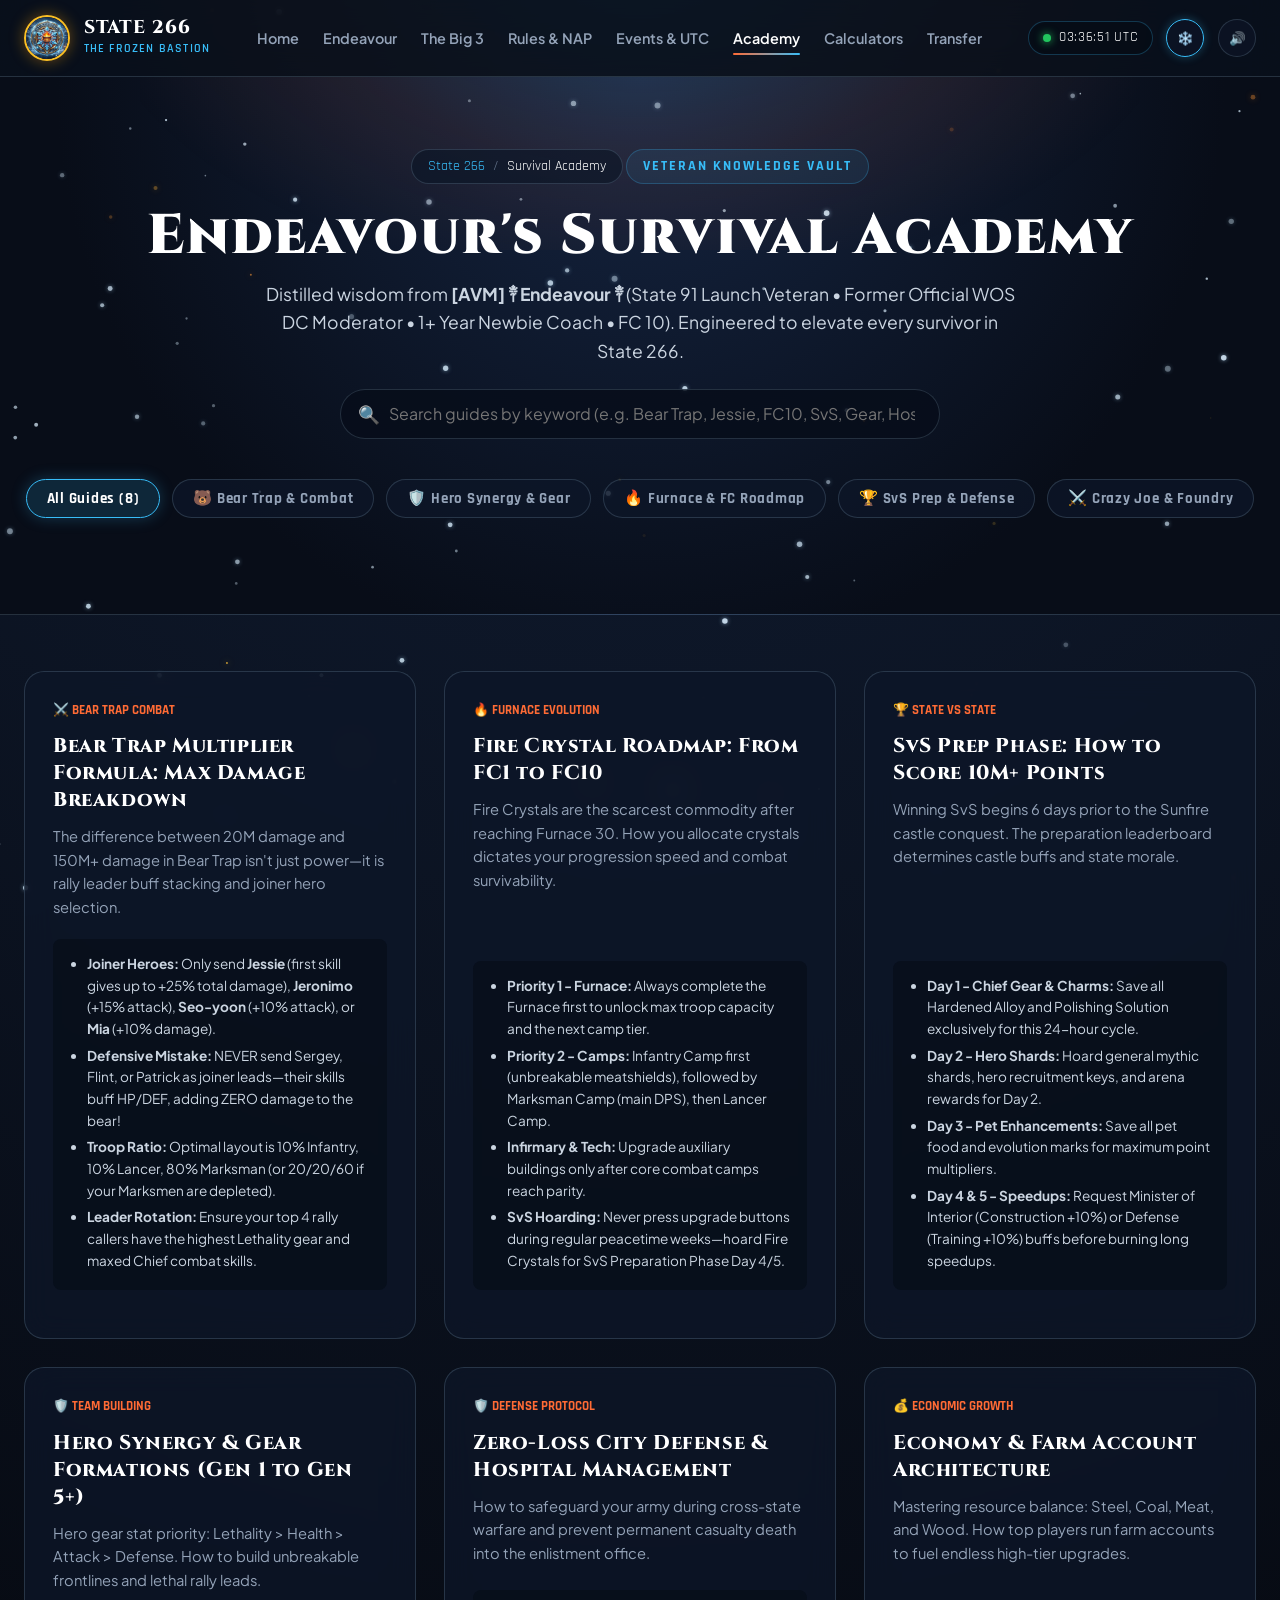
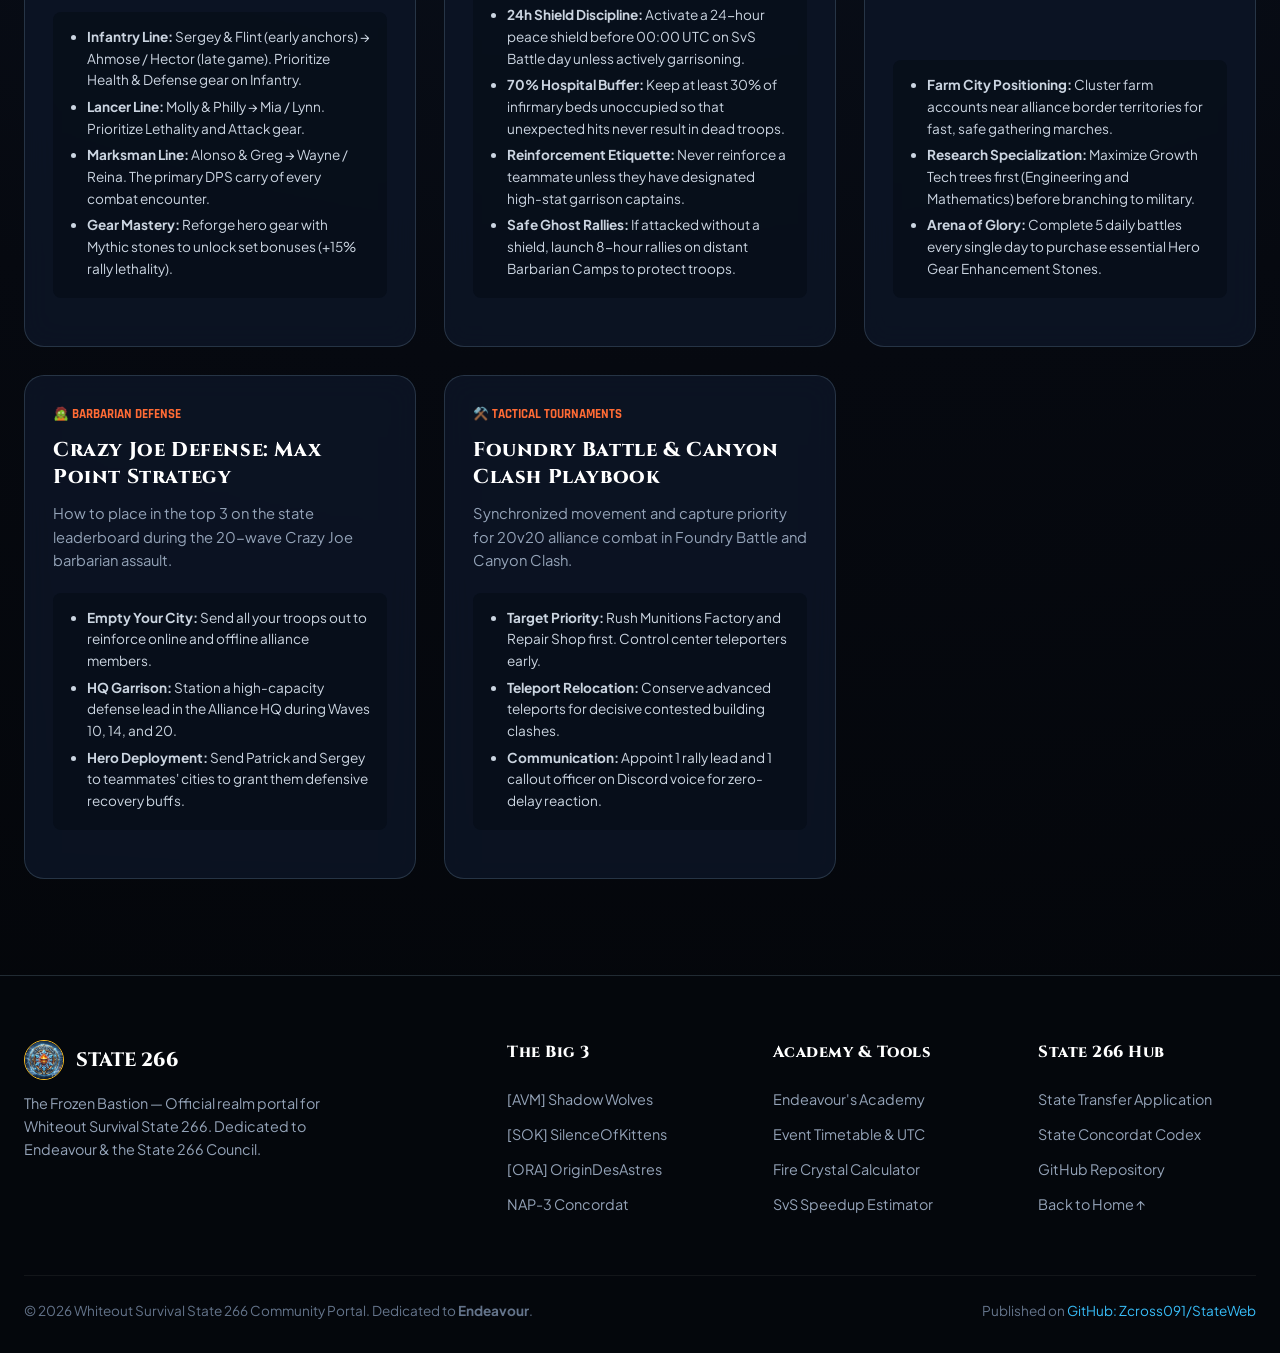
==== commit a863749b: "refactor: remove Minister Title Request Generator widget and update footer links" ====
--- a/academy.html
+++ b/academy.html
@@ -269,7 +269,7 @@
           <h5>State 266 Hub</h5>
           <ul>
             <li><a href="transfer.html">State Transfer Application</a></li>
-            <li><a href="rules.html">Minister Title Helper</a></li>
+            <li><a href="rules.html">State Concordat Codex</a></li>
             <li><a href="https://github.com/Zcross091/StateWeb" target="_blank" rel="noopener">GitHub Repository</a></li>
             <li><a href="index.html">Back to Home ↑</a></li>
           </ul>
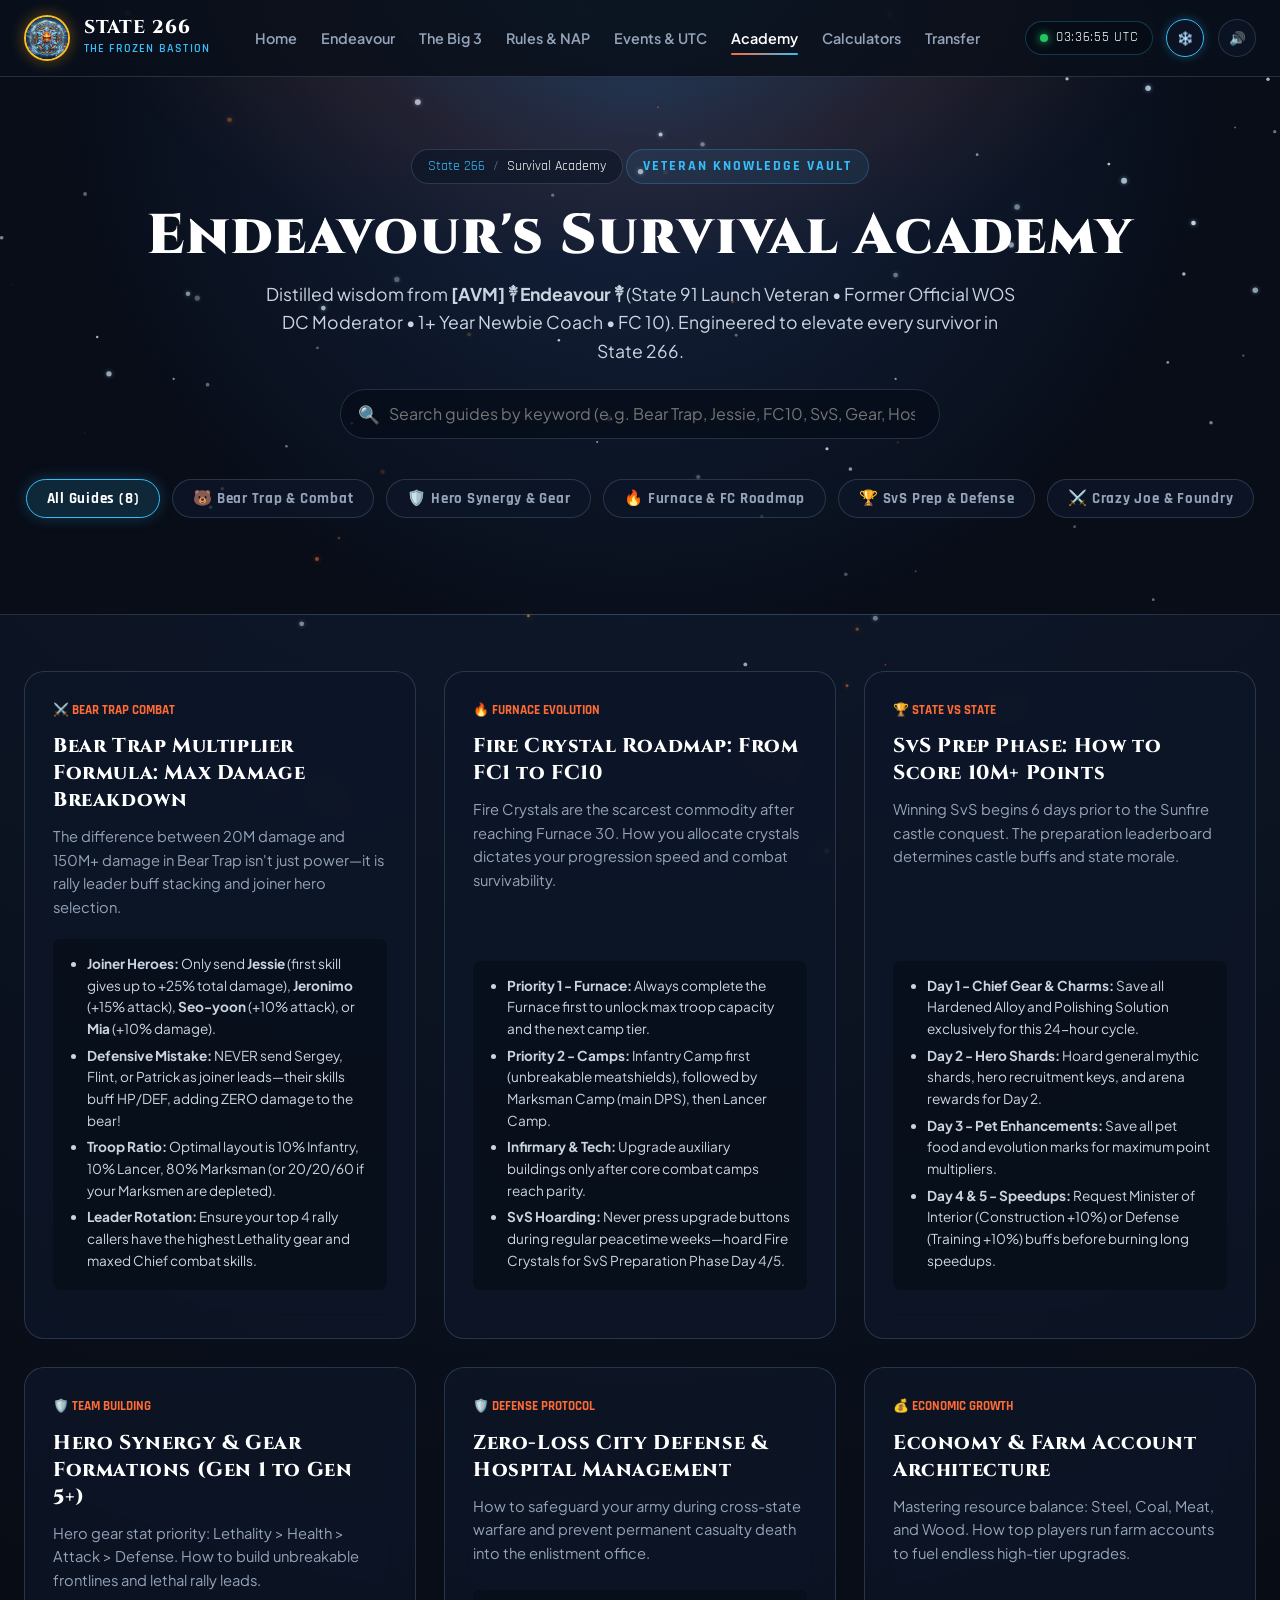
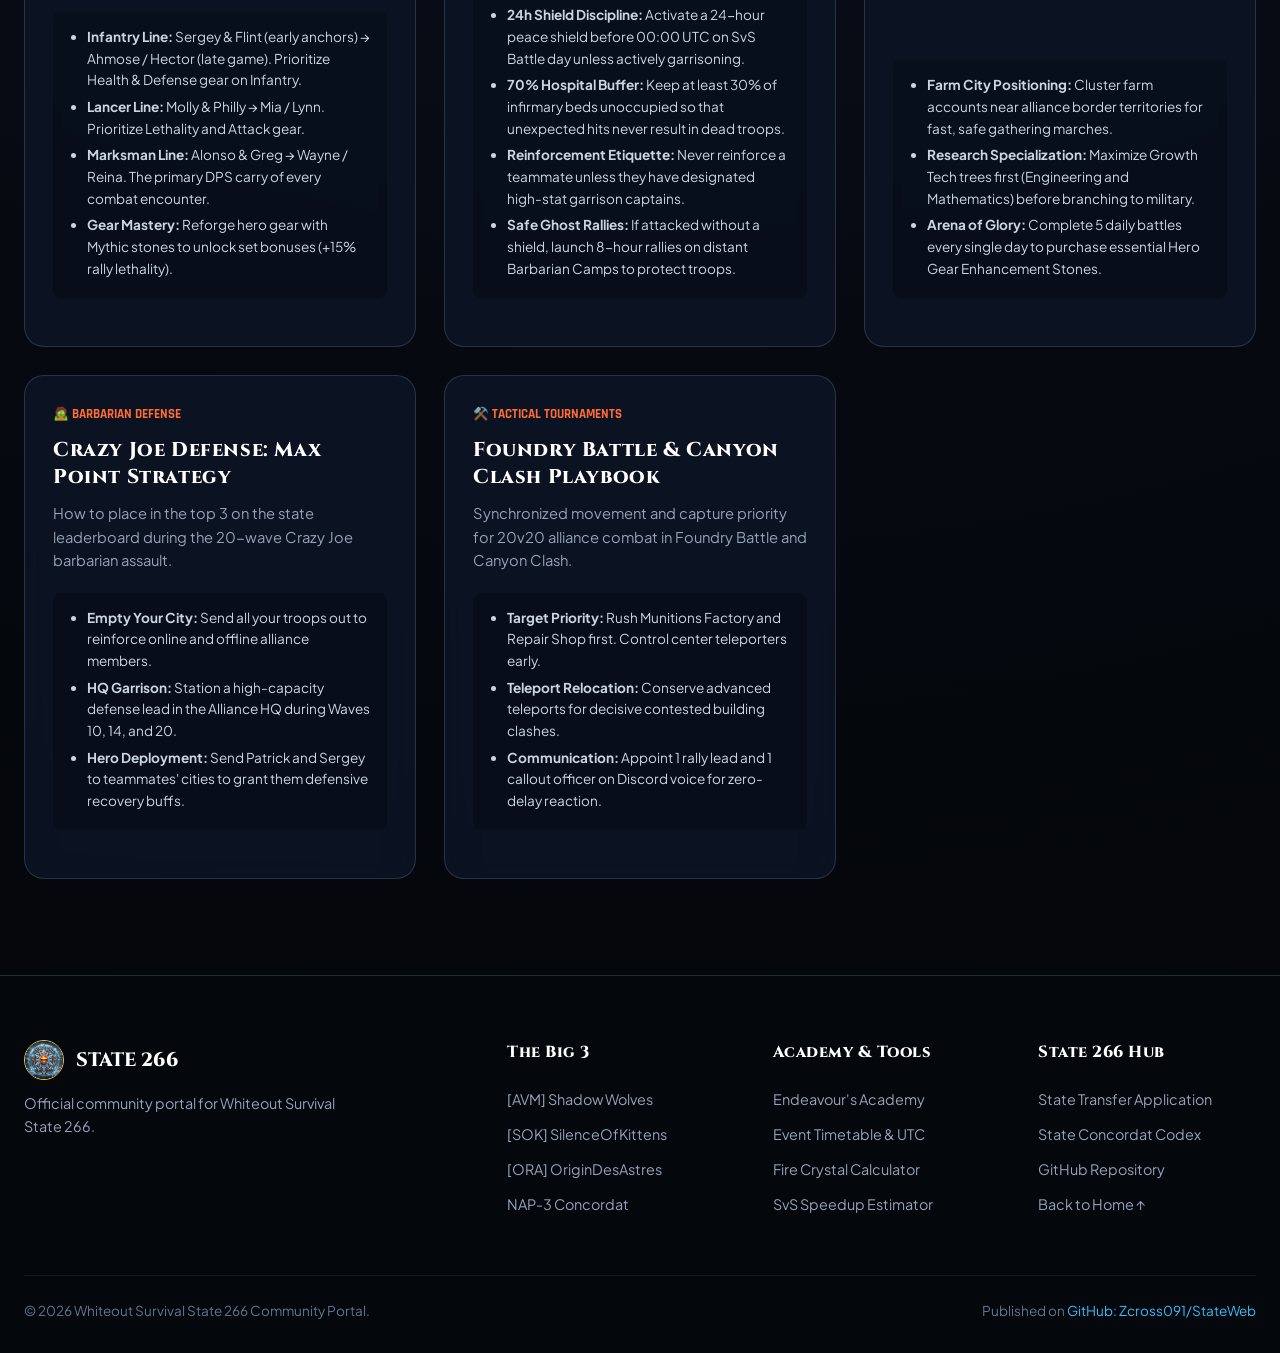
==== commit f2e8c311: "feat: add discord webhook integration for transfer applications and clean up copy" ====
--- a/academy.html
+++ b/academy.html
@@ -241,7 +241,7 @@
             <span style="font-family: var(--font-heading); font-size: 1.2rem; font-weight: 800; color: #ffffff;">STATE 266</span>
           </div>
           <p>
-            The Frozen Bastion — Official realm portal for Whiteout Survival State 266. Dedicated to Endeavour & the State 266 Council.
+            Official community portal for Whiteout Survival State 266.
           </p>
         </div>
 
@@ -278,7 +278,7 @@
 
       <div class="footer-bottom">
         <div>
-          © 2026 Whiteout Survival State 266 Community Portal. Dedicated to <strong>Endeavour</strong>.
+          © 2026 Whiteout Survival State 266 Community Portal.
         </div>
         <div>
           Published on <a href="https://github.com/Zcross091/StateWeb" target="_blank" rel="noopener" style="color: var(--frost-cyan); text-decoration: none;">GitHub: Zcross091/StateWeb</a>
--- a/css/style.css
+++ b/css/style.css
@@ -2100,3 +2100,66 @@
     grid-template-columns: 1fr;
   }
 }
+
+/* Discord Webhook Button & Status Message */
+.btn-discord {
+  background: linear-gradient(135deg, #5865f2 0%, #4752c4 100%);
+  color: #ffffff;
+  border: 1px solid rgba(255, 255, 255, 0.25);
+  box-shadow: 0 4px 18px rgba(88, 101, 242, 0.45);
+  display: inline-flex;
+  align-items: center;
+  justify-content: center;
+  gap: 0.65rem;
+  font-family: var(--font-tactical);
+  font-weight: 700;
+  font-size: 0.98rem;
+  letter-spacing: 0.05em;
+  padding: 0.85rem 1.4rem;
+  border-radius: var(--radius-sm);
+  cursor: pointer;
+  transition: all 0.25s ease;
+  width: 100%;
+}
+
+.btn-discord:hover:not(:disabled) {
+  background: linear-gradient(135deg, #6875f5 0%, #5865f2 100%);
+  transform: translateY(-2px);
+  box-shadow: 0 6px 24px rgba(88, 101, 242, 0.65);
+}
+
+.btn-discord:disabled {
+  opacity: 0.7;
+  cursor: not-allowed;
+  transform: none;
+}
+
+.transfer-status-msg {
+  margin-top: 0.85rem;
+  padding: 0.85rem 1.1rem;
+  border-radius: 8px;
+  font-size: 0.88rem;
+  line-height: 1.5;
+  display: flex;
+  align-items: center;
+  gap: 0.6rem;
+  animation: fadeIn 0.3s ease;
+}
+
+.transfer-status-msg.success {
+  background: rgba(16, 185, 129, 0.15);
+  border: 1px solid #10b981;
+  color: #6ee7b7;
+}
+
+.transfer-status-msg.error {
+  background: rgba(239, 68, 68, 0.15);
+  border: 1px solid #ef4444;
+  color: #fca5a5;
+}
+
+.transfer-status-msg.loading {
+  background: rgba(59, 130, 246, 0.15);
+  border: 1px solid #3b82f6;
+  color: #93c5fd;
+}
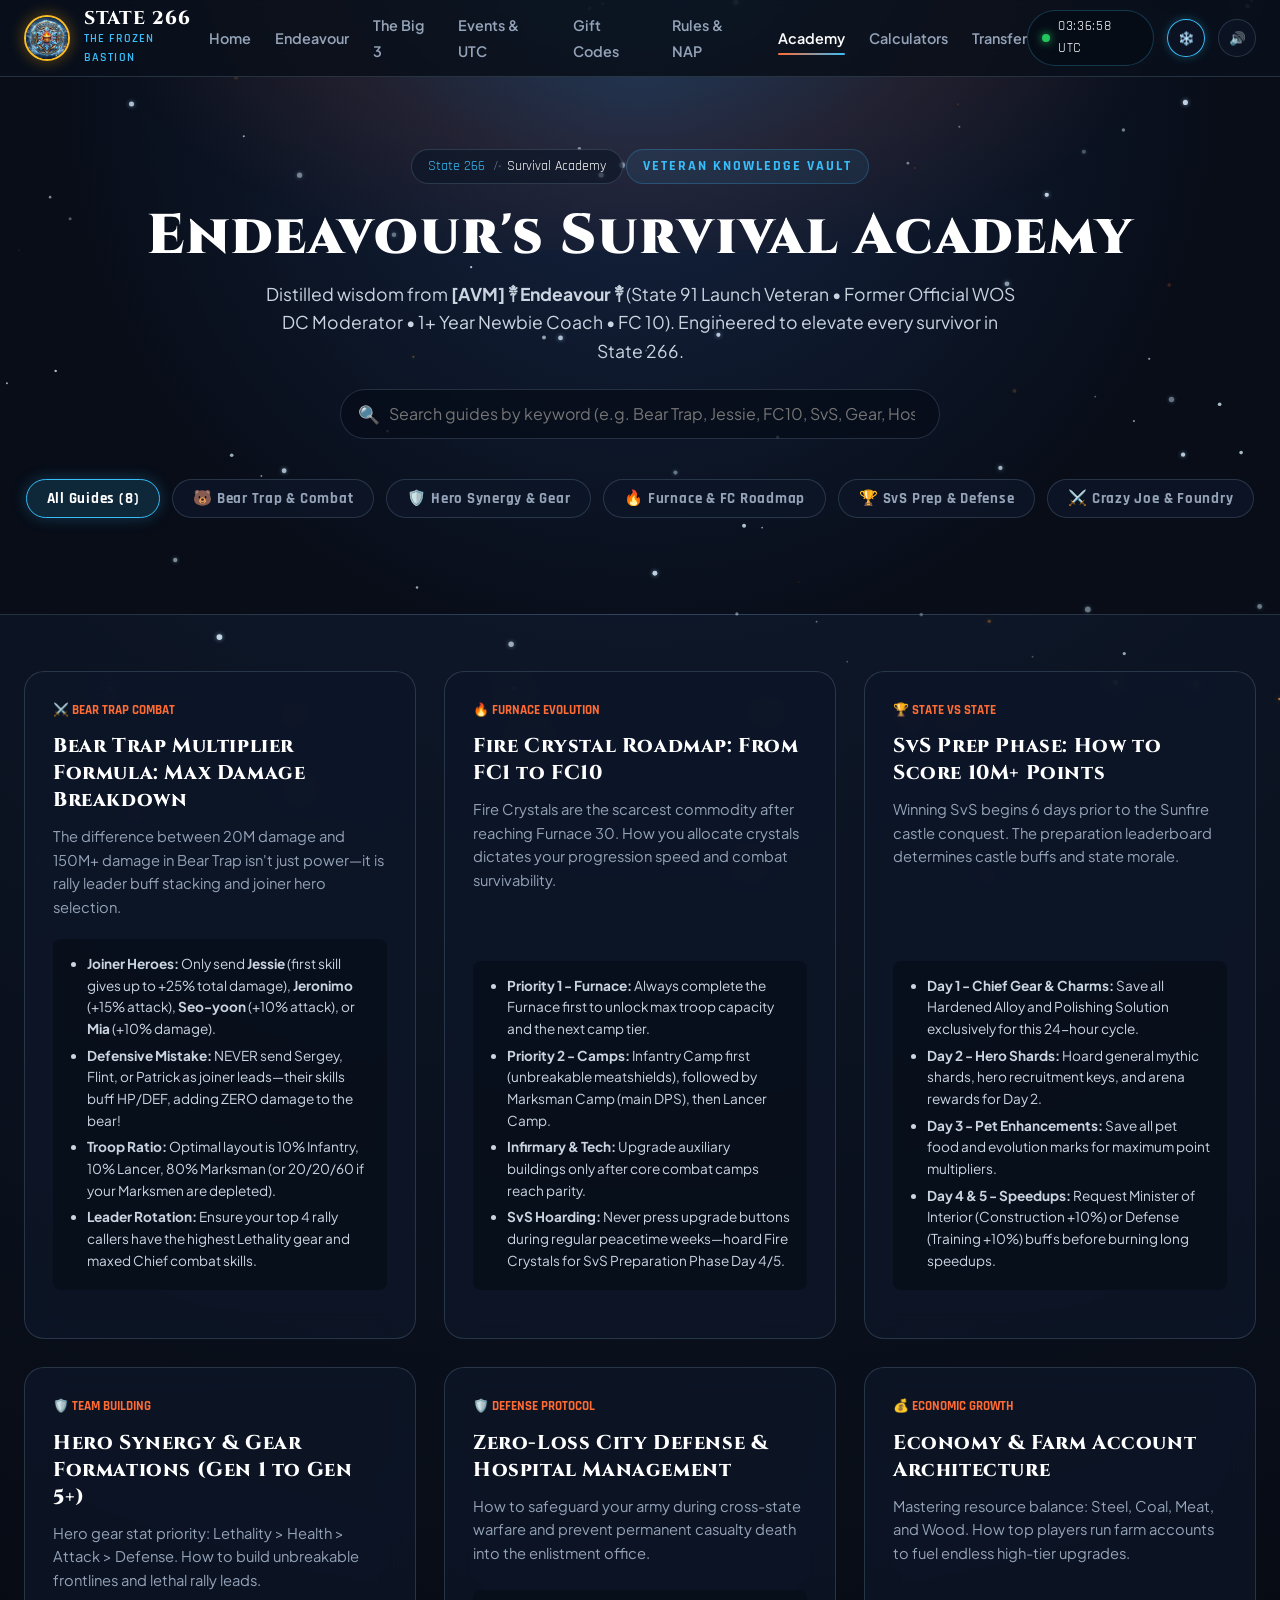
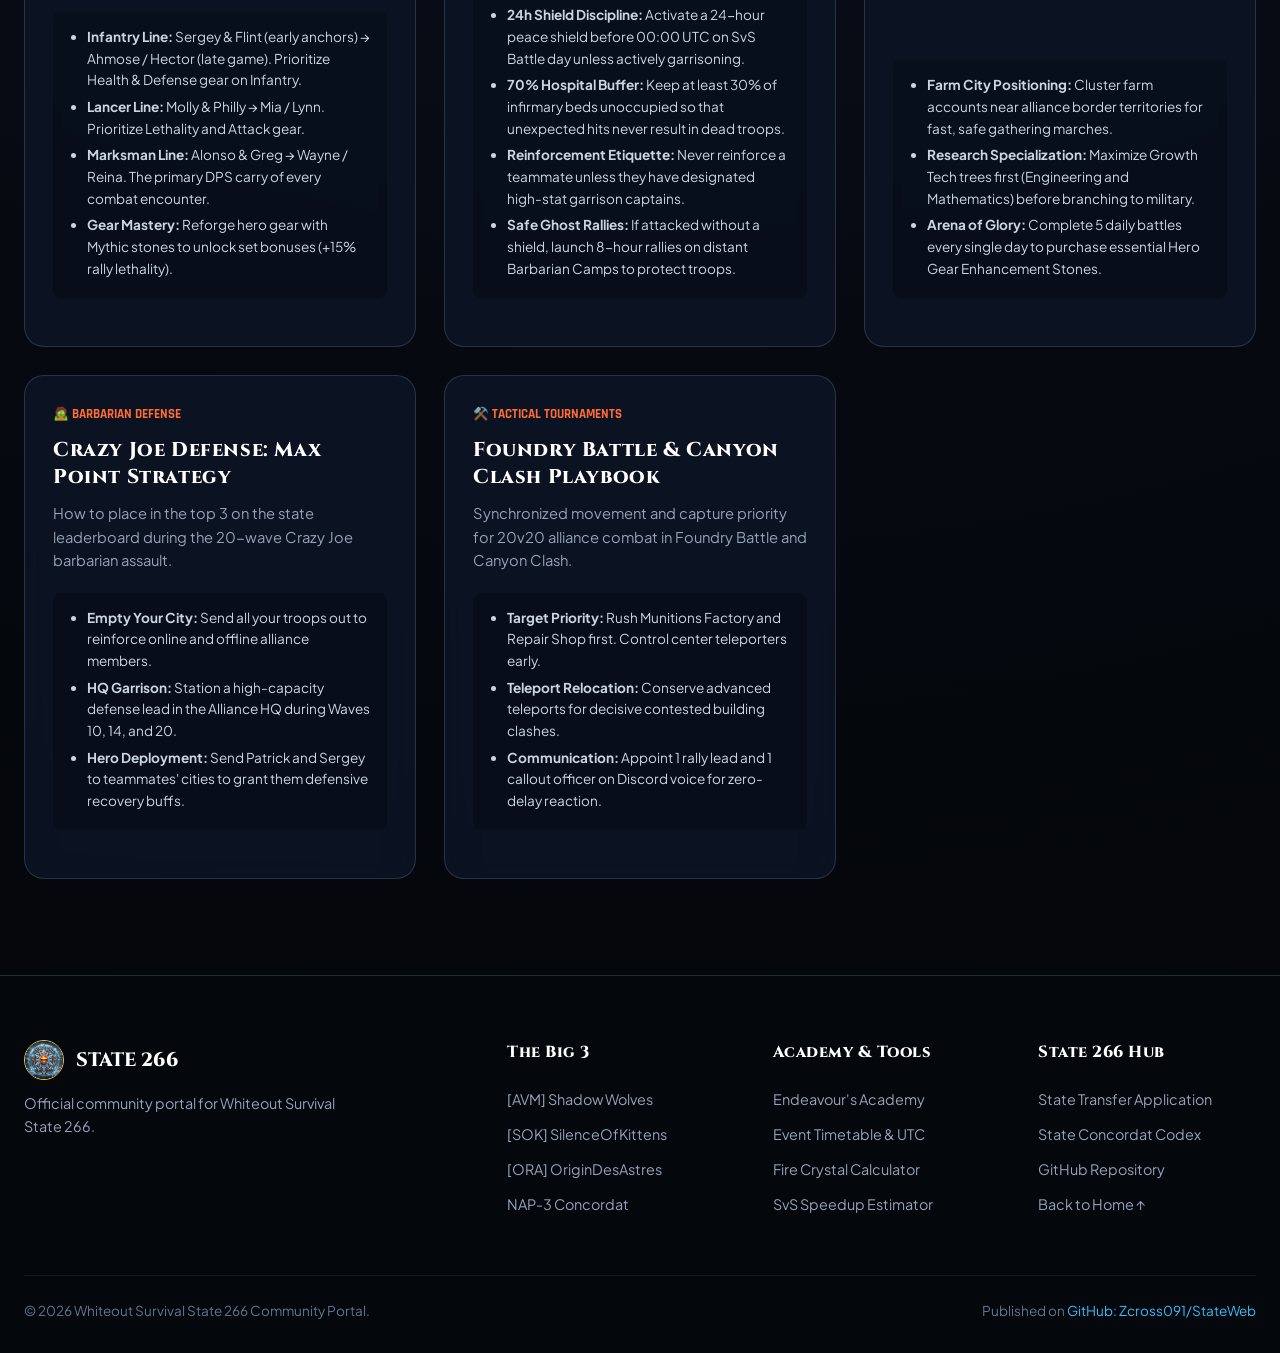
==== commit f48bd50e: "feat: integrate live gift codes, state 266 timeline, and player verification API" ====
--- a/academy.html
+++ b/academy.html
@@ -36,8 +36,9 @@
           <li><a href="index.html" class="nav-link">Home</a></li>
           <li><a href="index.html#mentor" class="nav-link">Endeavour</a></li>
           <li><a href="index.html#alliances" class="nav-link">The Big 3</a></li>
+          <li><a href="index.html#timetable" class="nav-link">Events & UTC</a></li>
+          <li><a href="index.html#gift-codes" class="nav-link">Gift Codes</a></li>
           <li><a href="rules.html" class="nav-link">Rules & NAP</a></li>
-          <li><a href="index.html#timetable" class="nav-link">Events & UTC</a></li>
           <li><a href="academy.html" class="nav-link active">Academy</a></li>
           <li><a href="calculators.html" class="nav-link">Calculators</a></li>
           <li><a href="transfer.html" class="nav-link">Transfer</a></li>
--- a/css/style.css
+++ b/css/style.css
@@ -2163,3 +2163,246 @@
   border: 1px solid #3b82f6;
   color: #93c5fd;
 }
+
+/* ==========================================================================
+   LIVE API WIDGETS: GIFT CODES & SERVER TIMELINE
+   ========================================================================== */
+.gift-codes-section {
+  padding: 4.5rem 0;
+  background: linear-gradient(180deg, rgba(8, 14, 24, 0.85) 0%, rgba(14, 23, 40, 0.95) 100%);
+  border-top: 1px solid var(--border-frost);
+  border-bottom: 1px solid var(--border-frost);
+}
+
+.gift-codes-grid {
+  display: grid;
+  grid-template-columns: repeat(auto-fill, minmax(260px, 1fr));
+  gap: 1.25rem;
+  margin-top: 1.5rem;
+}
+
+.gift-code-card {
+  background: rgba(14, 23, 40, 0.7);
+  border: 1px solid var(--border-gold);
+  border-radius: var(--radius-md);
+  padding: 1.25rem;
+  display: flex;
+  flex-direction: column;
+  gap: 0.75rem;
+  transition: transform 0.2s ease, box-shadow 0.2s ease;
+  position: relative;
+  overflow: hidden;
+}
+
+.gift-code-card:hover {
+  transform: translateY(-3px);
+  box-shadow: 0 8px 24px rgba(245, 158, 11, 0.2);
+  border-color: var(--gold-bright);
+}
+
+.gift-code-header {
+  display: flex;
+  align-items: center;
+  justify-content: space-between;
+}
+
+.gift-code-val {
+  font-family: var(--font-mono);
+  font-size: 1.35rem;
+  font-weight: 700;
+  color: var(--gold-bright);
+  letter-spacing: 0.08em;
+}
+
+.gift-code-badge {
+  display: inline-flex;
+  align-items: center;
+  gap: 0.35rem;
+  font-size: 0.72rem;
+  font-weight: 700;
+  text-transform: uppercase;
+  padding: 0.2rem 0.6rem;
+  border-radius: 999px;
+  background: rgba(16, 185, 129, 0.2);
+  color: #34d399;
+  border: 1px solid rgba(16, 185, 129, 0.4);
+}
+
+.gift-code-details {
+  font-size: 0.82rem;
+  color: var(--text-muted);
+}
+
+.gift-code-actions {
+  display: flex;
+  gap: 0.5rem;
+  margin-top: auto;
+}
+
+.api-attribution {
+  display: flex;
+  align-items: center;
+  justify-content: space-between;
+  margin-top: 1.25rem;
+  font-size: 0.8rem;
+  color: var(--text-muted);
+  flex-wrap: wrap;
+  gap: 0.5rem;
+}
+
+.api-attribution a {
+  color: var(--frost-cyan);
+  text-decoration: none;
+}
+
+.api-attribution a:hover {
+  text-decoration: underline;
+}
+
+/* SERVER TIMELINE WIDGET */
+.server-timeline-card {
+  background: rgba(10, 18, 32, 0.8);
+  border: 1px solid var(--border-frost);
+  border-radius: var(--radius-lg);
+  padding: 1.75rem;
+  margin-top: 2rem;
+}
+
+.timeline-stats-row {
+  display: grid;
+  grid-template-columns: repeat(auto-fit, minmax(200px, 1fr));
+  gap: 1.25rem;
+  padding-bottom: 1.5rem;
+  border-bottom: 1px solid rgba(255, 255, 255, 0.08);
+}
+
+.timeline-stat-box {
+  display: flex;
+  flex-direction: column;
+  gap: 0.3rem;
+}
+
+.timeline-stat-label {
+  font-size: 0.75rem;
+  font-family: var(--font-tactical);
+  letter-spacing: 0.08em;
+  text-transform: uppercase;
+  color: var(--text-muted);
+}
+
+.timeline-stat-value {
+  font-size: 1.35rem;
+  font-weight: 700;
+  color: #ffffff;
+}
+
+.timeline-stat-value.highlight {
+  color: var(--frost-cyan);
+}
+
+.timeline-events-container {
+  margin-top: 1.5rem;
+}
+
+.timeline-events-heading {
+  font-family: var(--font-tactical);
+  font-size: 0.95rem;
+  letter-spacing: 0.06em;
+  color: var(--gold-bright);
+  margin-bottom: 1rem;
+  display: flex;
+  align-items: center;
+  justify-content: space-between;
+}
+
+.timeline-milestones-grid {
+  display: grid;
+  grid-template-columns: repeat(auto-fit, minmax(240px, 1fr));
+  gap: 1rem;
+}
+
+.timeline-milestone-item {
+  background: rgba(14, 23, 40, 0.6);
+  border: 1px solid var(--border-frost);
+  border-radius: var(--radius-md);
+  padding: 1rem;
+  display: flex;
+  flex-direction: column;
+  gap: 0.4rem;
+}
+
+.timeline-milestone-item.active {
+  border-color: #10b981;
+  background: rgba(16, 185, 129, 0.08);
+}
+
+.timeline-milestone-item.upcoming {
+  border-color: var(--gold-bright);
+  background: rgba(245, 158, 11, 0.08);
+}
+
+.milestone-title {
+  font-size: 0.95rem;
+  font-weight: 700;
+  color: #ffffff;
+  display: flex;
+  align-items: center;
+  justify-content: space-between;
+}
+
+.milestone-status-tag {
+  font-size: 0.7rem;
+  font-weight: 700;
+  padding: 0.15rem 0.5rem;
+  border-radius: 4px;
+  text-transform: uppercase;
+}
+
+.milestone-status-tag.active {
+  background: rgba(16, 185, 129, 0.2);
+  color: #34d399;
+}
+
+.milestone-status-tag.upcoming {
+  background: rgba(245, 158, 11, 0.2);
+  color: #fbbf24;
+}
+
+.milestone-heroes-list {
+  display: flex;
+  gap: 0.5rem;
+  font-size: 0.8rem;
+  color: #cbd5e1;
+  flex-wrap: wrap;
+}
+
+/* PLAYER ID VERIFICATION CARD */
+.fid-lookup-box {
+  background: rgba(14, 23, 40, 0.6);
+  border: 1px dashed var(--border-frost);
+  border-radius: var(--radius-sm);
+  padding: 0.75rem;
+  margin-bottom: 0.75rem;
+  display: flex;
+  gap: 0.5rem;
+}
+
+.verified-player-card {
+  background: rgba(16, 185, 129, 0.1);
+  border: 1px solid #10b981;
+  border-radius: var(--radius-md);
+  padding: 0.75rem 1rem;
+  margin-bottom: 0.75rem;
+  display: flex;
+  align-items: center;
+  gap: 0.85rem;
+  animation: fadeIn 0.3s ease;
+}
+
+.verified-avatar {
+  width: 44px;
+  height: 44px;
+  border-radius: 50%;
+  border: 2px solid #10b981;
+  object-fit: cover;
+}
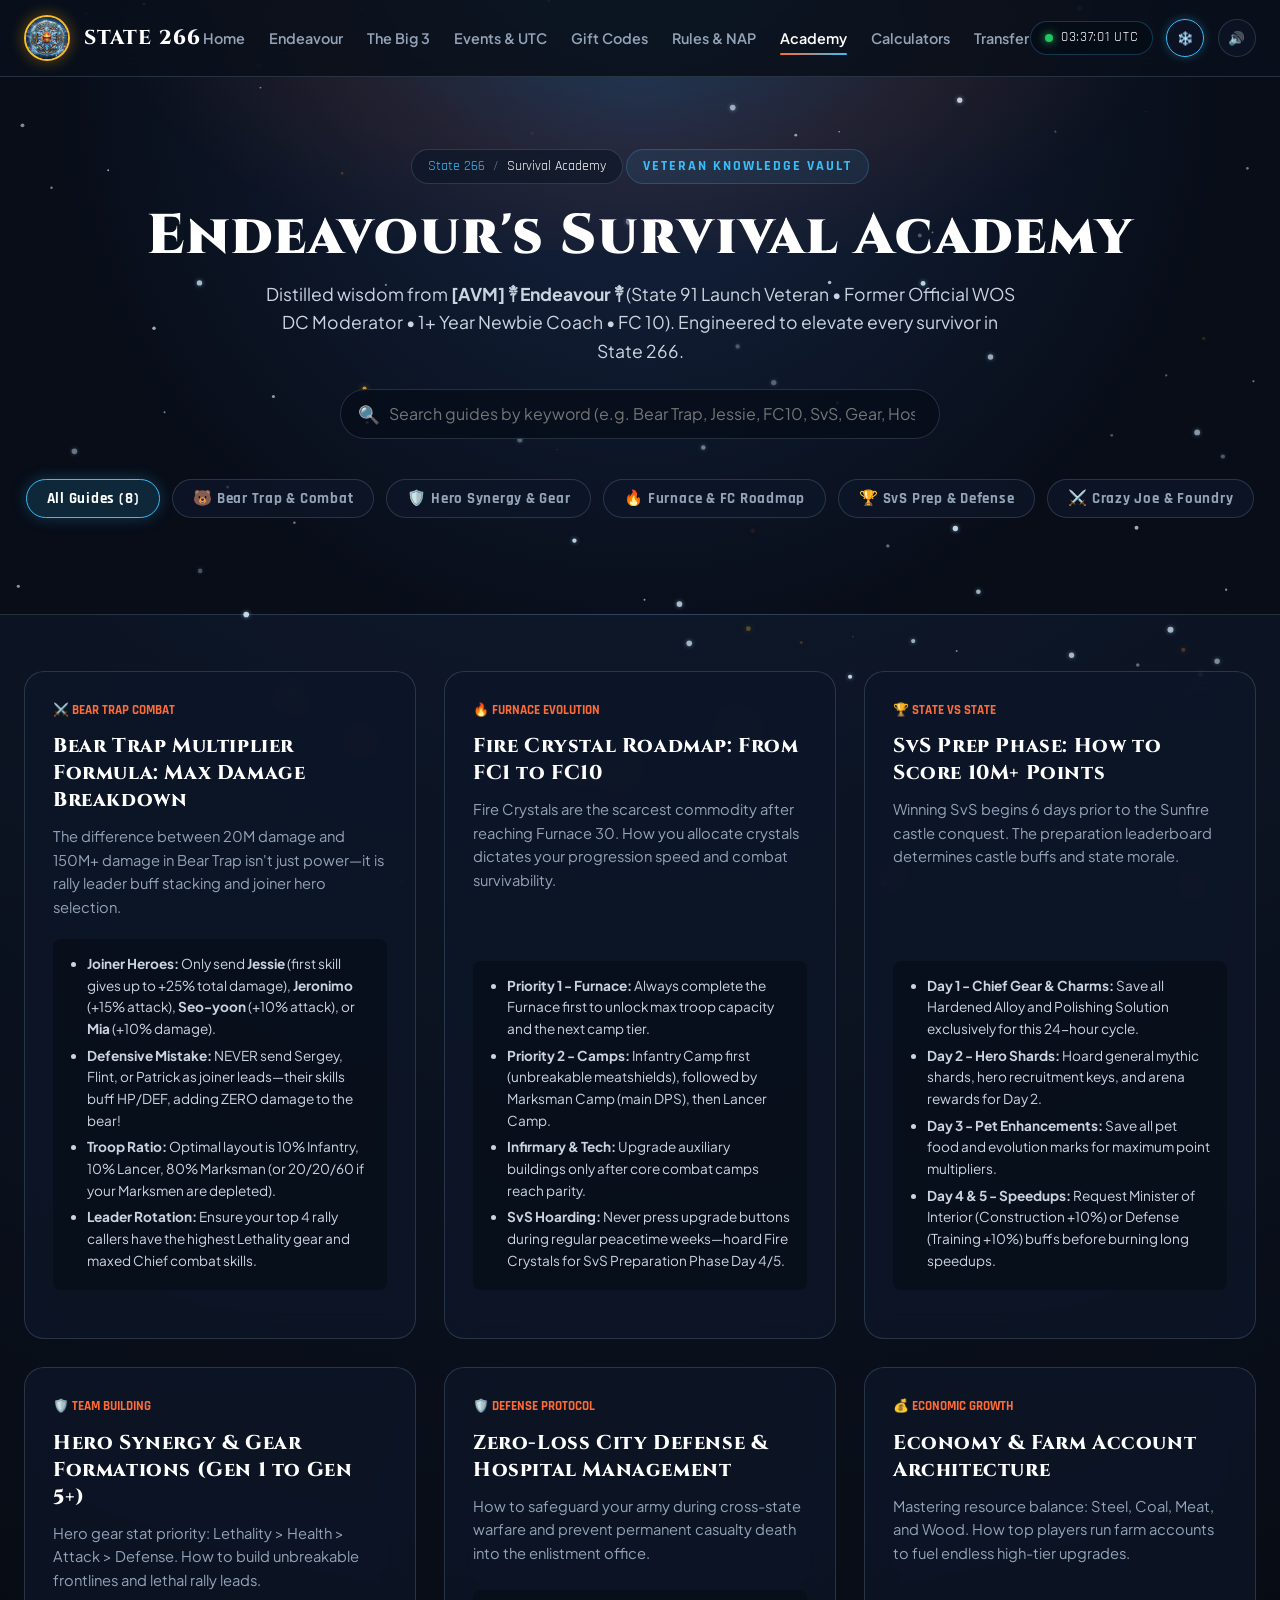
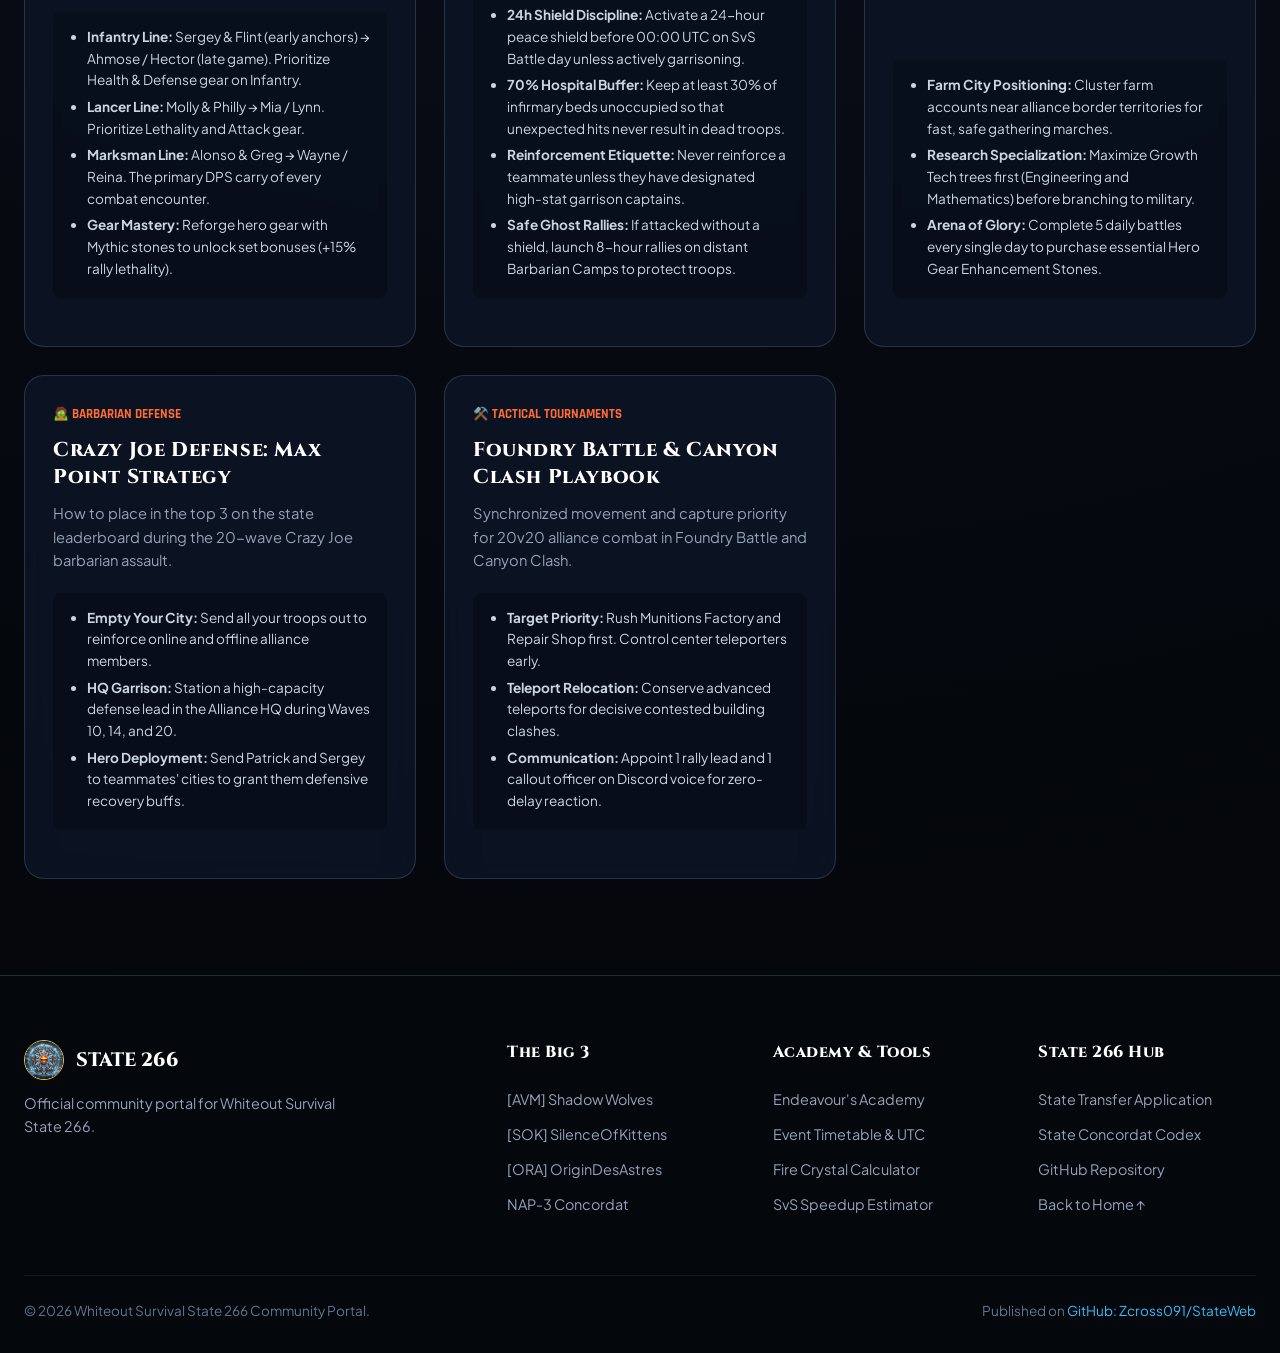
==== commit 77f99494: "fix: remove 'THE FROZEN BASTION' so navbar brand displays only 'STATE 266'" ====
--- a/academy.html
+++ b/academy.html
@@ -27,7 +27,6 @@
         <img src="assets/images/state266_logo.jpg" alt="State 266 Crest" class="brand-logo" width="46" height="46">
         <div class="brand-text-block">
           <span class="brand-title">STATE 266</span>
-          <span class="brand-subtitle">THE FROZEN BASTION</span>
         </div>
       </a>
 
--- a/css/style.css
+++ b/css/style.css
@@ -1,6 +1,6 @@
 /* ==========================================================================
    Whiteout Survival - State 266 Official Portal Design System
-   "Where Endeavour Is" • The Frozen Bastion • AVM • SOK • ORA
+   State 266 Official Portal • AVM • SOK • ORA
    ========================================================================== */
 
 @import url('https://fonts.googleapis.com/css2?family=Cinzel:wght@600;700;800;900&family=Plus+Jakarta+Sans:wght@300;400;500;600;700;800&family=Rajdhani:wght@500;600;700&display=swap');
@@ -216,23 +216,16 @@
 .brand-text-block {
   display: flex;
   flex-direction: column;
+  justify-content: center;
 }
 
 .brand-title {
   font-family: var(--font-heading);
-  font-size: 1.15rem;
+  font-size: 1.25rem;
   font-weight: 800;
   color: #ffffff;
-  line-height: 1.1;
-  letter-spacing: 0.05em;
-}
-
-.brand-subtitle {
-  font-family: var(--font-tactical);
-  font-size: 0.75rem;
-  font-weight: 600;
-  color: var(--frost-cyan);
-  letter-spacing: 0.1em;
+  line-height: 1;
+  letter-spacing: 0.06em;
 }
 
 .nav-links {
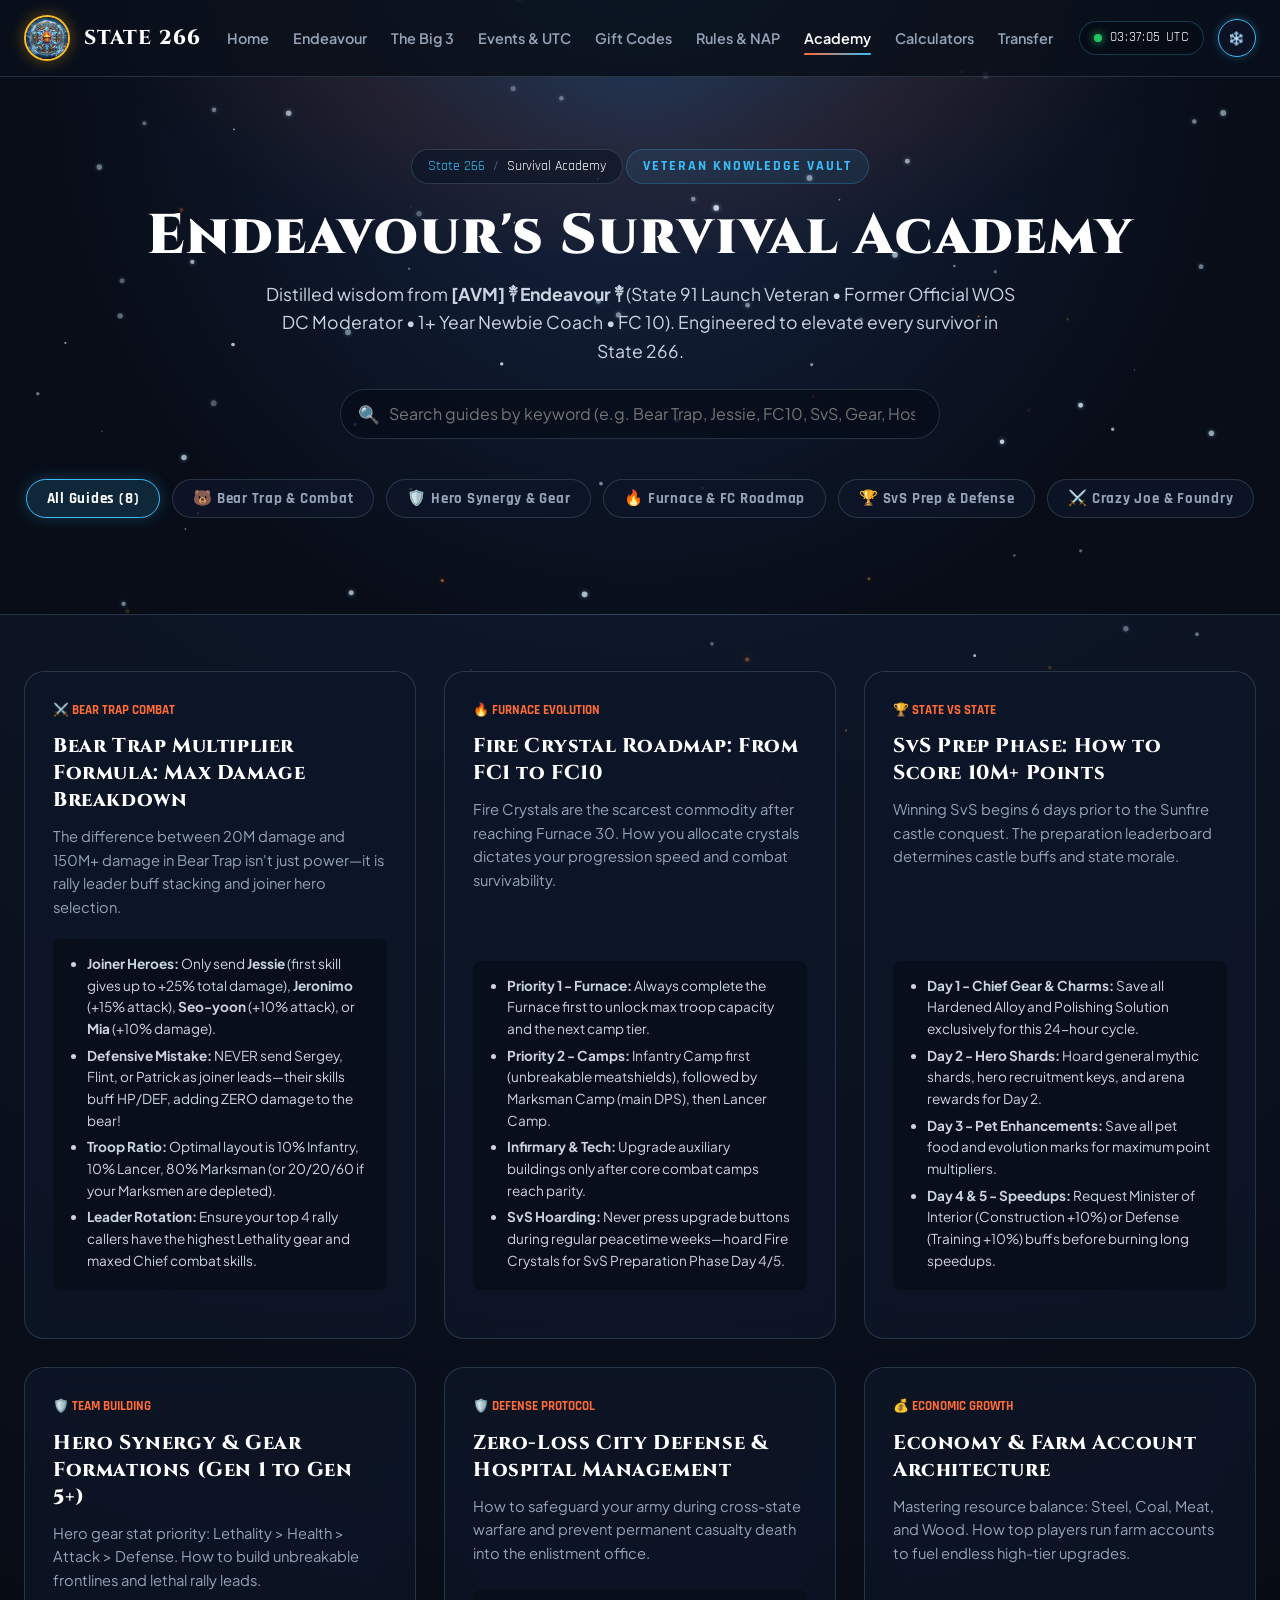
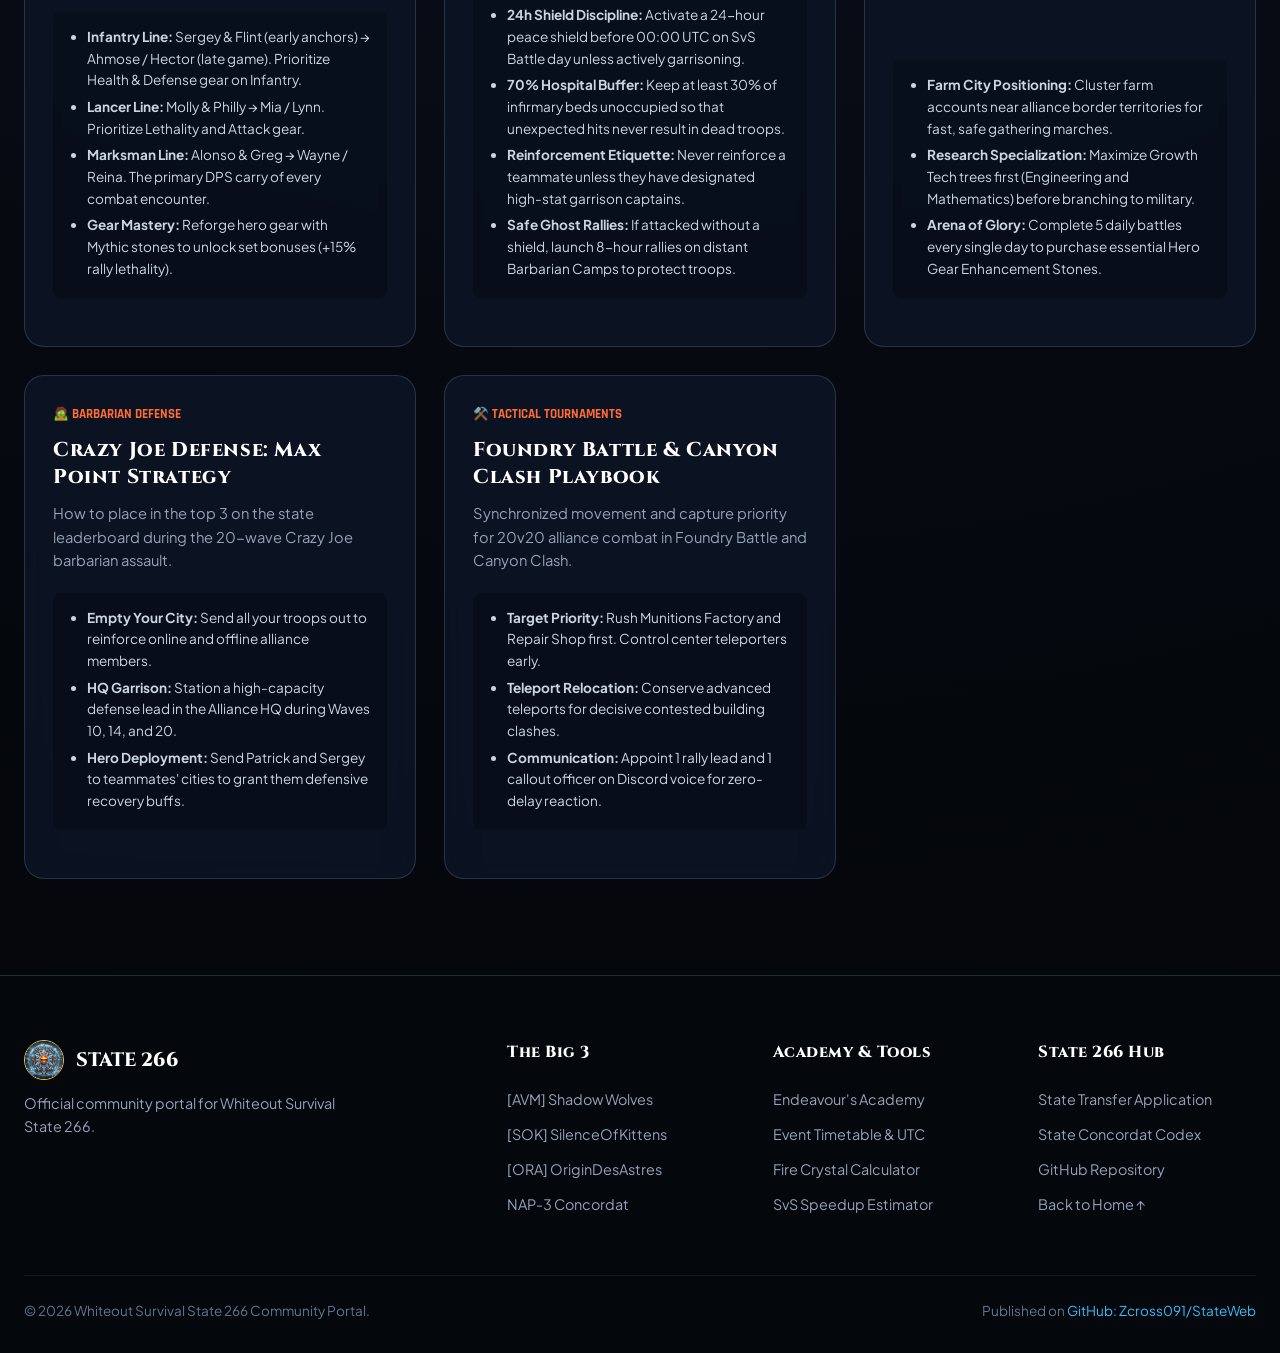
==== commit fdd3773f: "fix: remove ambient audio soundscape and audio toggle button across portal" ====
--- a/academy.html
+++ b/academy.html
@@ -50,7 +50,6 @@
           <span id="utc-clock-time">00:00:00 UTC</span>
         </div>
         <button class="btn-icon-control active" id="btn-toggle-snow" title="Toggle Snow Particles" aria-label="Toggle snow animation">❄️</button>
-        <button class="btn-icon-control" id="btn-toggle-audio" title="Toggle Ambient Audio" aria-label="Toggle audio">🔊</button>
         <button class="mobile-menu-btn" id="mobile-menu-toggle" aria-label="Toggle mobile menu">
           <svg width="24" height="24" viewBox="0 0 24 24" fill="none" stroke="currentColor" stroke-width="2"><path d="M4 6h16M4 12h16M4 18h16"/></svg>
         </button>
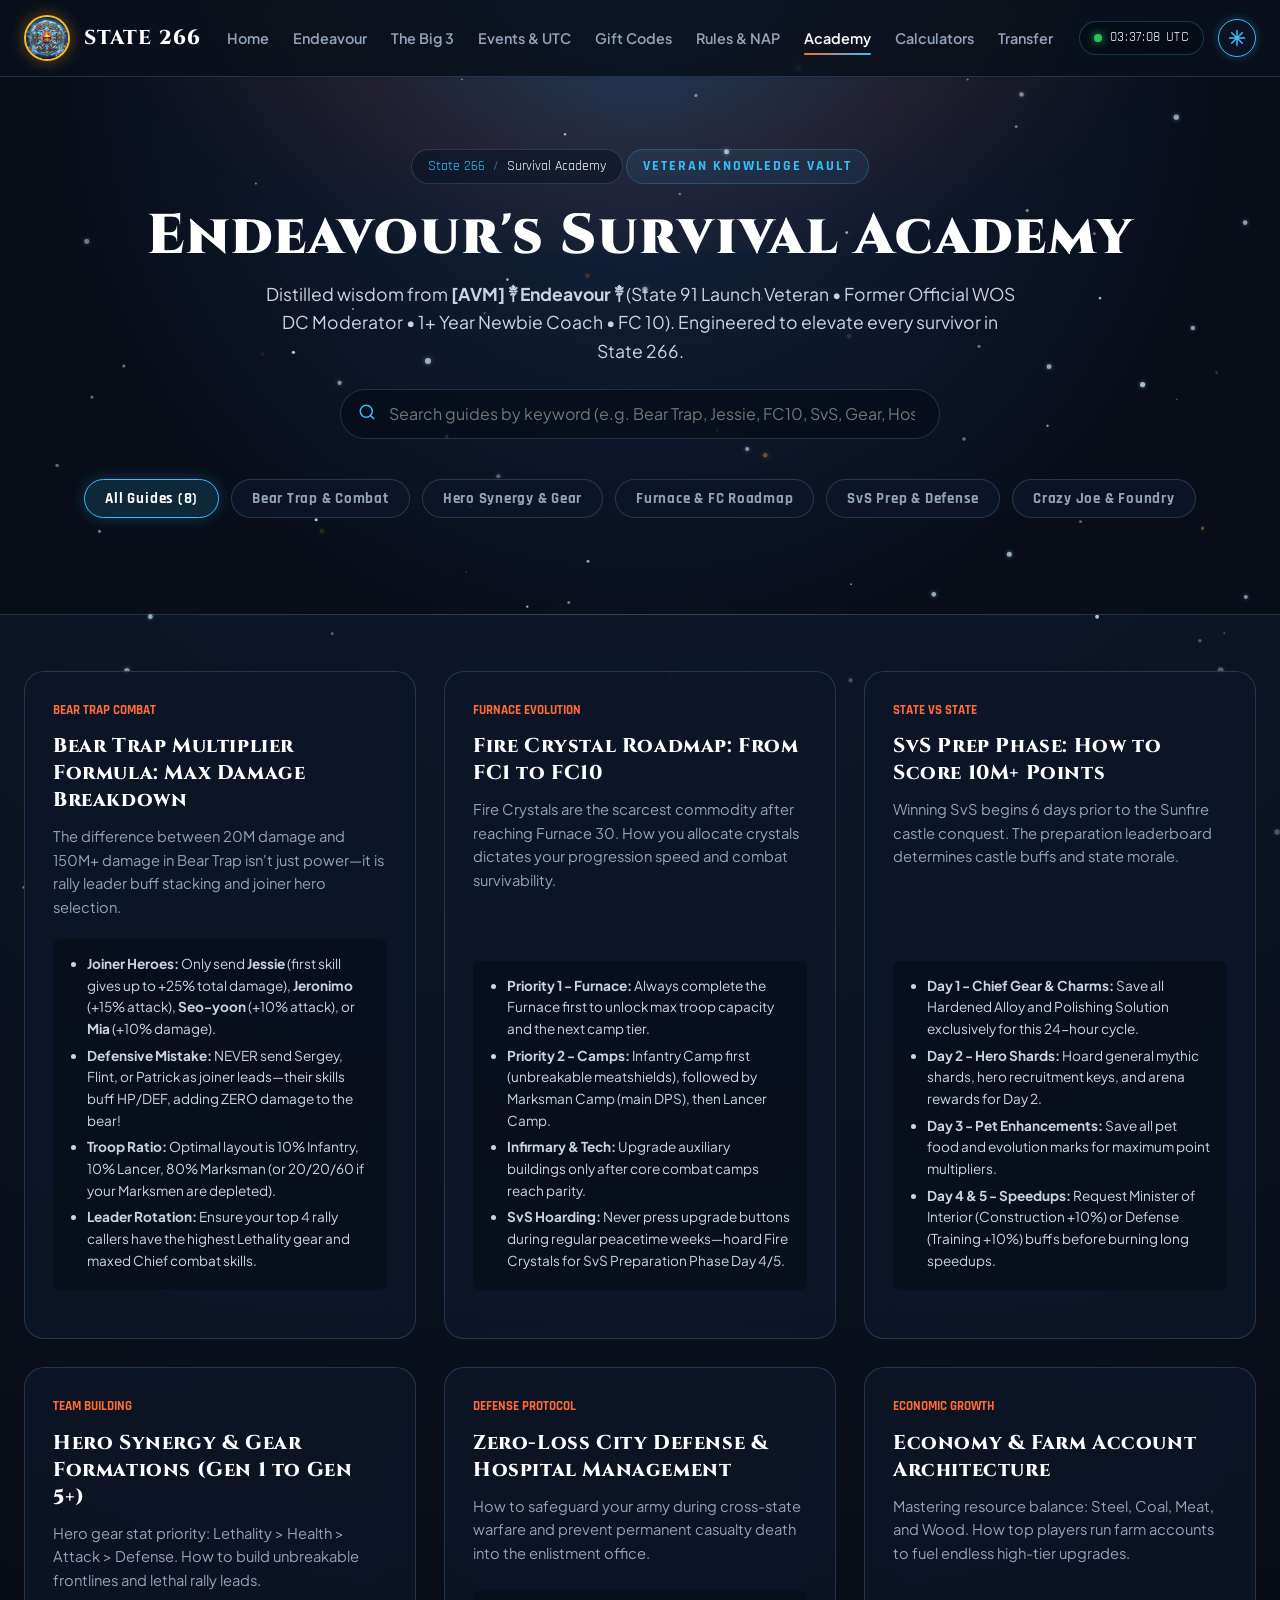
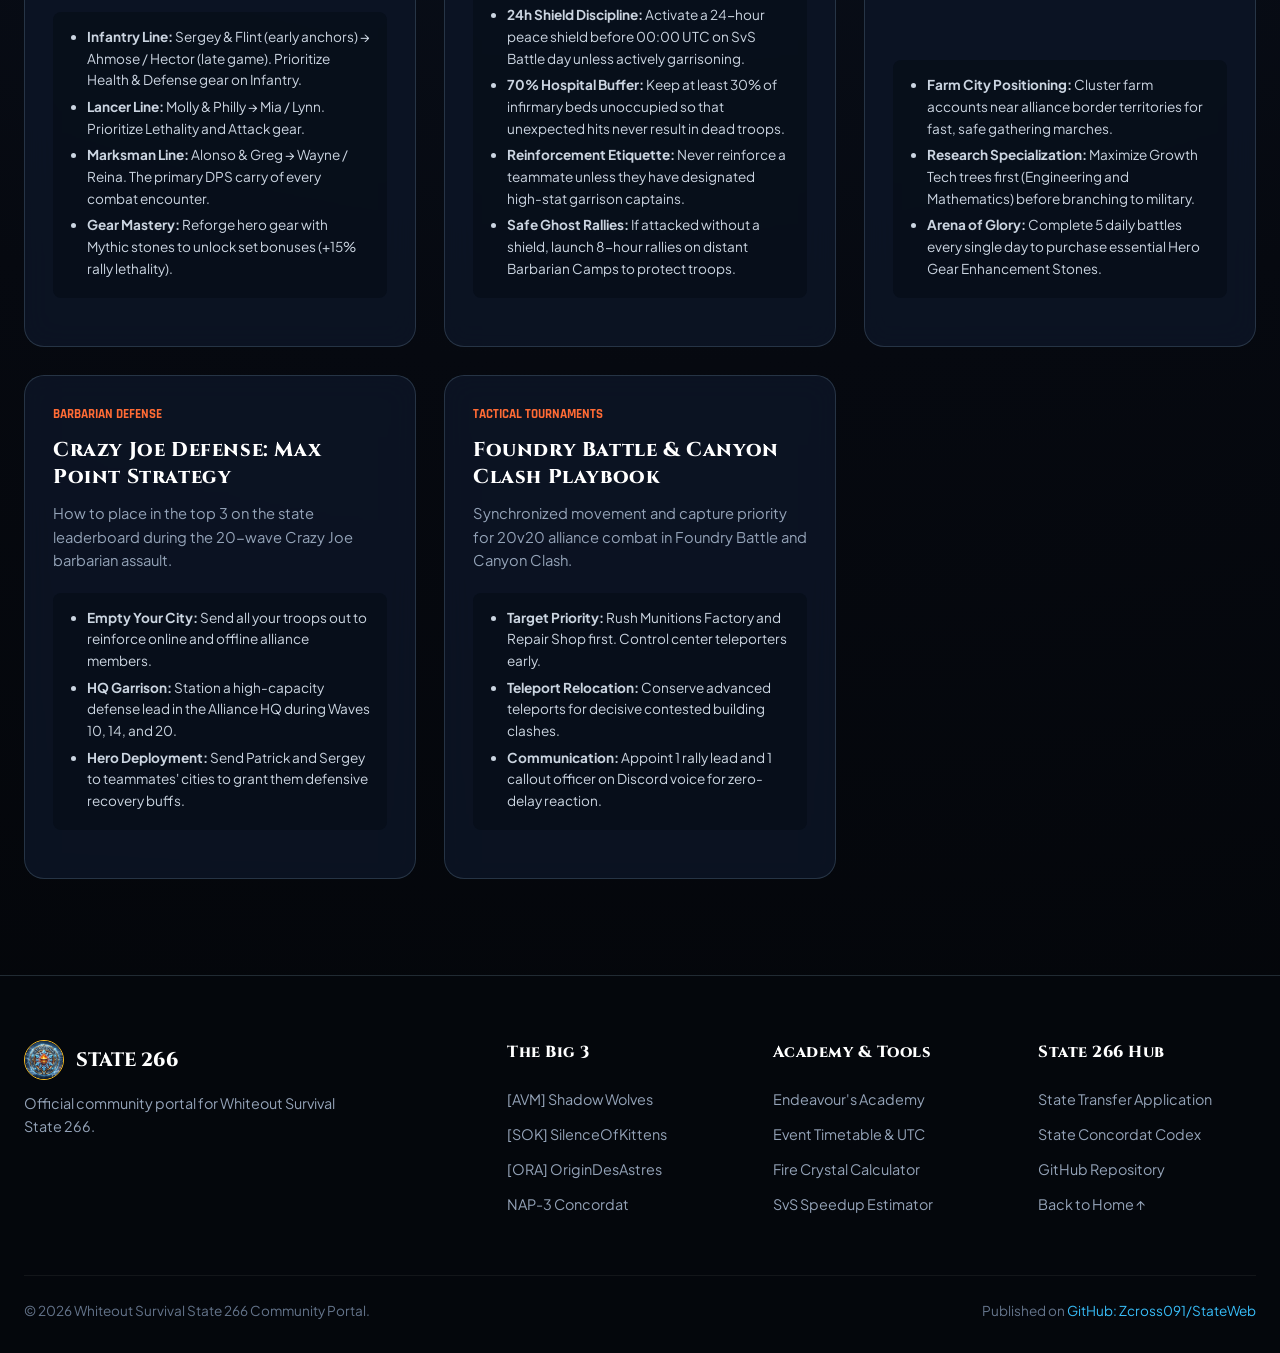
==== commit 923e3828: "style: remove all emojis across profile replica, alliance cards, navigation, and entire portal" ====
--- a/academy.html
+++ b/academy.html
@@ -49,7 +49,9 @@
           <span class="utc-dot"></span>
           <span id="utc-clock-time">00:00:00 UTC</span>
         </div>
-        <button class="btn-icon-control active" id="btn-toggle-snow" title="Toggle Snow Particles" aria-label="Toggle snow animation">❄️</button>
+        <button class="btn-icon-control active" id="btn-toggle-snow" title="Toggle Snow Particles" aria-label="Toggle snow animation">
+          <svg width="18" height="18" viewBox="0 0 24 24" fill="none" stroke="currentColor" stroke-width="2" stroke-linecap="round" stroke-linejoin="round"><path d="M12 2v20M2 12h20M4.93 4.93l14.14 14.14M19.07 4.93L4.93 19.07"/></svg>
+        </button>
         <button class="mobile-menu-btn" id="mobile-menu-toggle" aria-label="Toggle mobile menu">
           <svg width="24" height="24" viewBox="0 0 24 24" fill="none" stroke="currentColor" stroke-width="2"><path d="M4 6h16M4 12h16M4 18h16"/></svg>
         </button>
@@ -74,18 +76,20 @@
 
       <!-- Search Bar -->
       <div class="search-bar-wrap">
-        <span class="search-icon-inside">🔍</span>
+        <span class="search-icon-inside">
+          <svg width="18" height="18" viewBox="0 0 24 24" fill="none" stroke="currentColor" stroke-width="2" stroke-linecap="round" stroke-linejoin="round"><circle cx="11" cy="11" r="8"/><line x1="21" y1="21" x2="16.65" y2="16.65"/></svg>
+        </span>
         <input type="text" id="academy-search-input" class="search-input-field" placeholder="Search guides by keyword (e.g. Bear Trap, Jessie, FC10, SvS, Gear, Hospital)...">
       </div>
 
       <!-- Category Filter Pills -->
       <div class="academy-filter-bar">
         <button class="filter-btn active" data-filter="all">All Guides (8)</button>
-        <button class="filter-btn" data-filter="combat">🐻 Bear Trap & Combat</button>
-        <button class="filter-btn" data-filter="heroes">🛡️ Hero Synergy & Gear</button>
-        <button class="filter-btn" data-filter="furnace">🔥 Furnace & FC Roadmap</button>
-        <button class="filter-btn" data-filter="svs">🏆 SvS Prep & Defense</button>
-        <button class="filter-btn" data-filter="events">⚔️ Crazy Joe & Foundry</button>
+        <button class="filter-btn" data-filter="combat">Bear Trap & Combat</button>
+        <button class="filter-btn" data-filter="heroes">Hero Synergy & Gear</button>
+        <button class="filter-btn" data-filter="furnace">Furnace & FC Roadmap</button>
+        <button class="filter-btn" data-filter="svs">SvS Prep & Defense</button>
+        <button class="filter-btn" data-filter="events">Crazy Joe & Foundry</button>
       </div>
     </div>
   </section>
@@ -96,7 +100,7 @@
 
       <!-- GUIDE 1 -->
       <article class="guide-card" data-category="combat">
-        <span class="guide-category-tag">⚔️ Bear Trap Combat</span>
+        <span class="guide-category-tag">Bear Trap Combat</span>
         <h3 class="guide-title">Bear Trap Multiplier Formula: Max Damage Breakdown</h3>
         <p class="guide-excerpt">
           The difference between 20M damage and 150M+ damage in Bear Trap isn't just power—it is rally leader buff stacking and joiner hero selection.
@@ -113,7 +117,7 @@
 
       <!-- GUIDE 2 -->
       <article class="guide-card" data-category="furnace">
-        <span class="guide-category-tag">🔥 Furnace Evolution</span>
+        <span class="guide-category-tag">Furnace Evolution</span>
         <h3 class="guide-title">Fire Crystal Roadmap: From FC1 to FC10</h3>
         <p class="guide-excerpt">
           Fire Crystals are the scarcest commodity after reaching Furnace 30. How you allocate crystals dictates your progression speed and combat survivability.
@@ -130,7 +134,7 @@
 
       <!-- GUIDE 3 -->
       <article class="guide-card" data-category="svs">
-        <span class="guide-category-tag">🏆 State vs State</span>
+        <span class="guide-category-tag">State vs State</span>
         <h3 class="guide-title">SvS Prep Phase: How to Score 10M+ Points</h3>
         <p class="guide-excerpt">
           Winning SvS begins 6 days prior to the Sunfire castle conquest. The preparation leaderboard determines castle buffs and state morale.
@@ -147,7 +151,7 @@
 
       <!-- GUIDE 4 -->
       <article class="guide-card" data-category="heroes">
-        <span class="guide-category-tag">🛡️ Team Building</span>
+        <span class="guide-category-tag">Team Building</span>
         <h3 class="guide-title">Hero Synergy & Gear Formations (Gen 1 to Gen 5+)</h3>
         <p class="guide-excerpt">
           Hero gear stat priority: Lethality > Health > Attack > Defense. How to build unbreakable frontlines and lethal rally leads.
@@ -164,7 +168,7 @@
 
       <!-- GUIDE 5 -->
       <article class="guide-card" data-category="svs">
-        <span class="guide-category-tag">🛡️ Defense Protocol</span>
+        <span class="guide-category-tag">Defense Protocol</span>
         <h3 class="guide-title">Zero-Loss City Defense & Hospital Management</h3>
         <p class="guide-excerpt">
           How to safeguard your army during cross-state warfare and prevent permanent casualty death into the enlistment office.
@@ -181,7 +185,7 @@
 
       <!-- GUIDE 6 -->
       <article class="guide-card" data-category="furnace">
-        <span class="guide-category-tag">💰 Economic Growth</span>
+        <span class="guide-category-tag">Economic Growth</span>
         <h3 class="guide-title">Economy & Farm Account Architecture</h3>
         <p class="guide-excerpt">
           Mastering resource balance: Steel, Coal, Meat, and Wood. How top players run farm accounts to fuel endless high-tier upgrades.
@@ -197,7 +201,7 @@
 
       <!-- GUIDE 7 -->
       <article class="guide-card" data-category="events">
-        <span class="guide-category-tag">🧟 Barbarian Defense</span>
+        <span class="guide-category-tag">Barbarian Defense</span>
         <h3 class="guide-title">Crazy Joe Defense: Max Point Strategy</h3>
         <p class="guide-excerpt">
           How to place in the top 3 on the state leaderboard during the 20-wave Crazy Joe barbarian assault.
@@ -213,7 +217,7 @@
 
       <!-- GUIDE 8 -->
       <article class="guide-card" data-category="events">
-        <span class="guide-category-tag">⚒️ Tactical Tournaments</span>
+        <span class="guide-category-tag">Tactical Tournaments</span>
         <h3 class="guide-title">Foundry Battle & Canyon Clash Playbook</h3>
         <p class="guide-excerpt">
           Synchronized movement and capture priority for 20v20 alliance combat in Foundry Battle and Canyon Clash.
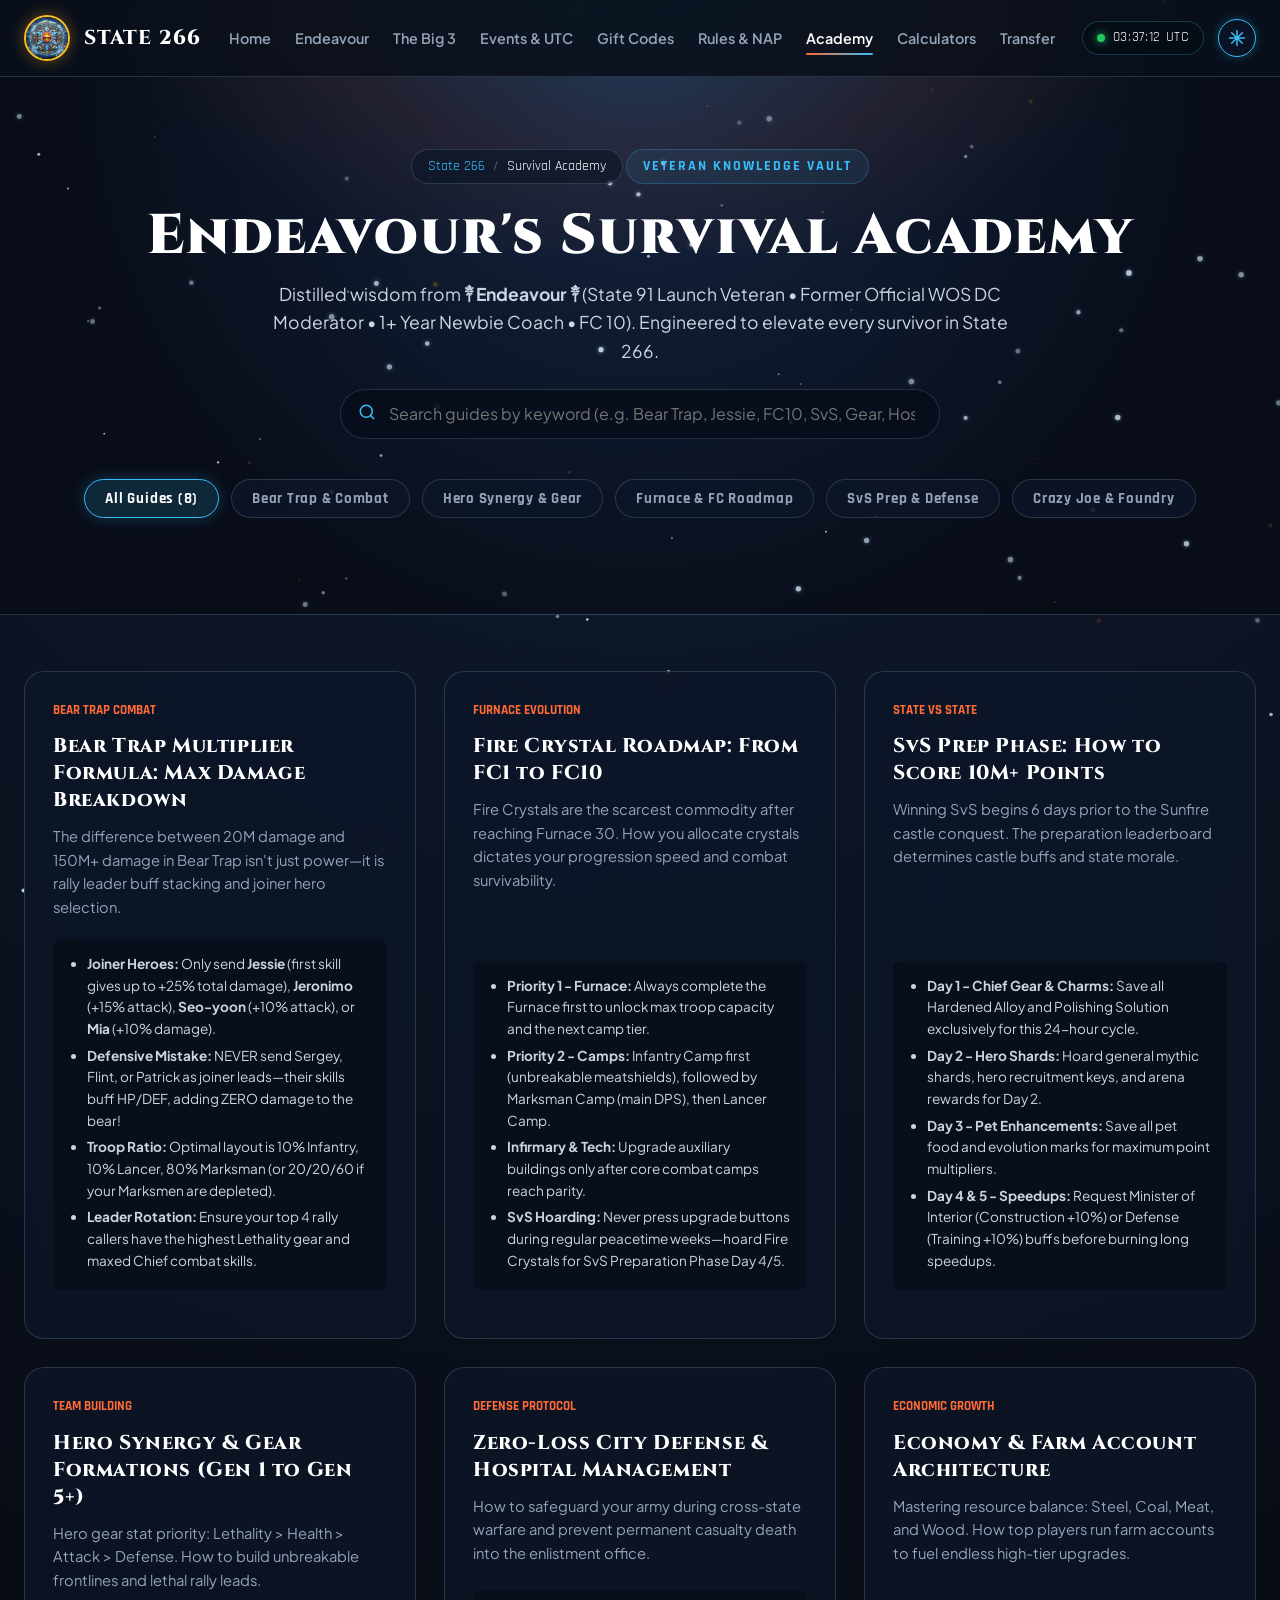
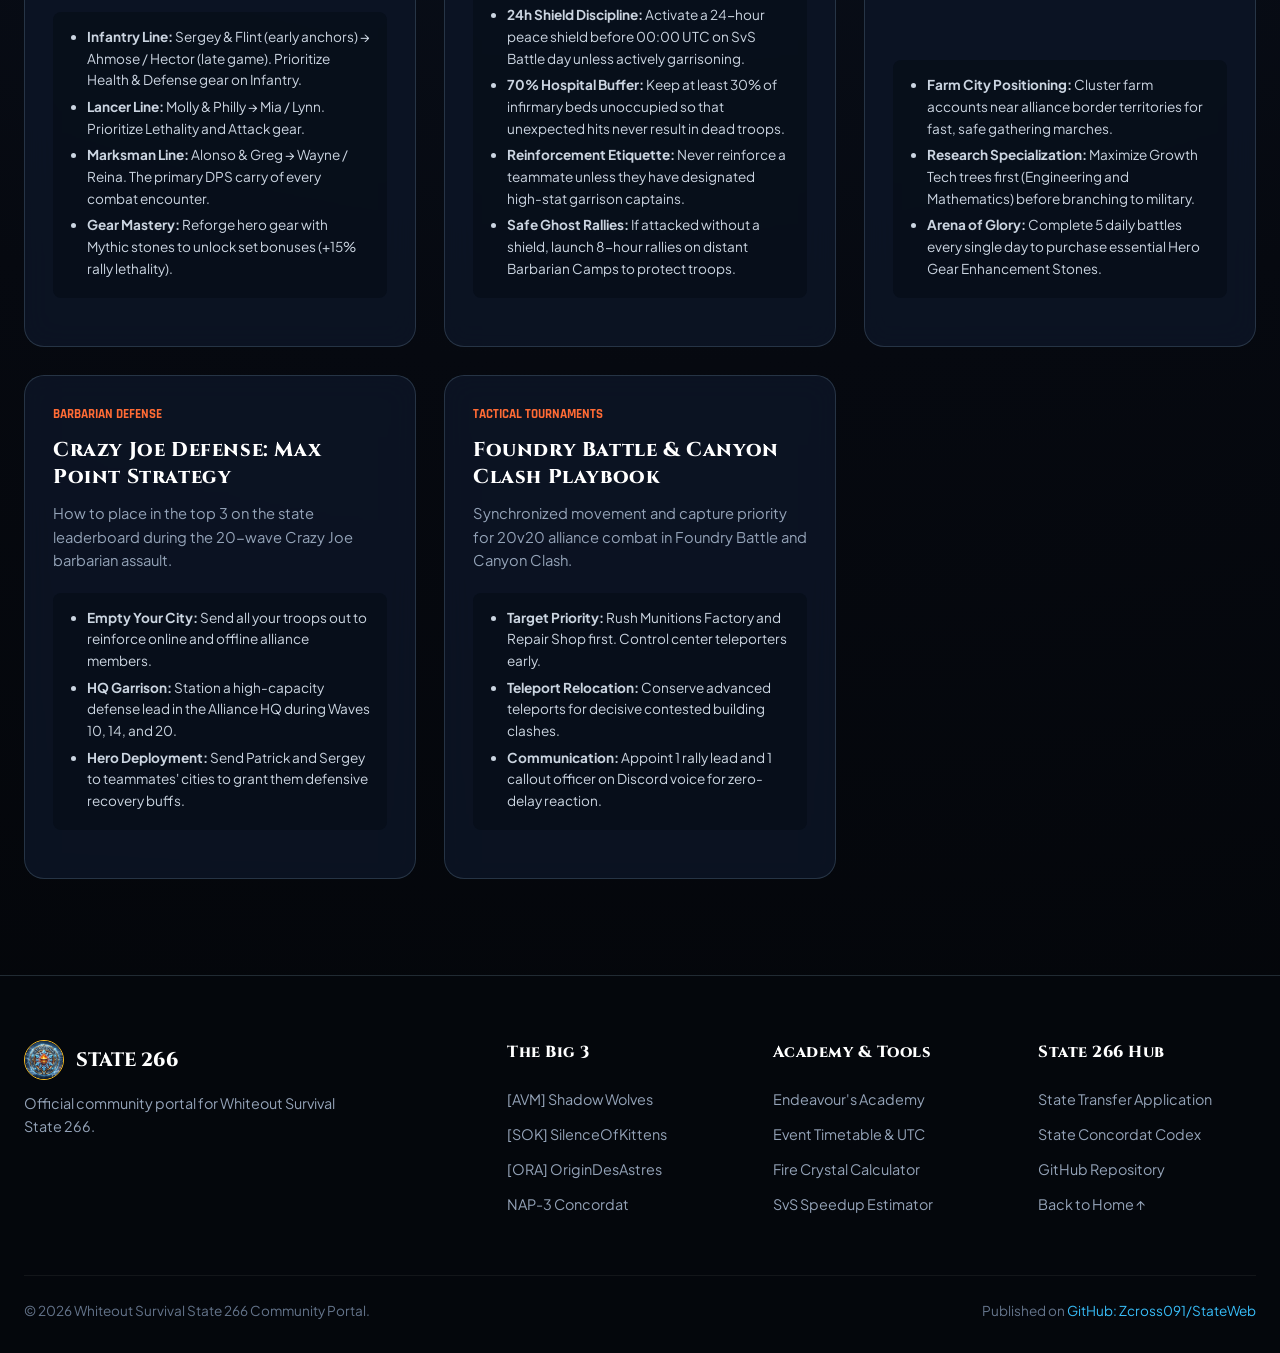
==== commit 5304acd3: "style: remove [AVM] prefix from Endeavour's name across portal" ====
--- a/academy.html
+++ b/academy.html
@@ -71,7 +71,7 @@
       <span class="section-eyebrow" style="margin-bottom: 0.75rem;">Veteran Knowledge Vault</span>
       <h1 class="subpage-title">Endeavour's Survival Academy</h1>
       <p class="subpage-lead">
-        Distilled wisdom from <strong>[AVM] ༒ Endeavour ༒</strong> (State 91 Launch Veteran • Former Official WOS DC Moderator • 1+ Year Newbie Coach • FC 10). Engineered to elevate every survivor in State 266.
+        Distilled wisdom from <strong>༒ Endeavour ༒</strong> (State 91 Launch Veteran • Former Official WOS DC Moderator • 1+ Year Newbie Coach • FC 10). Engineered to elevate every survivor in State 266.
       </p>
 
       <!-- Search Bar -->
